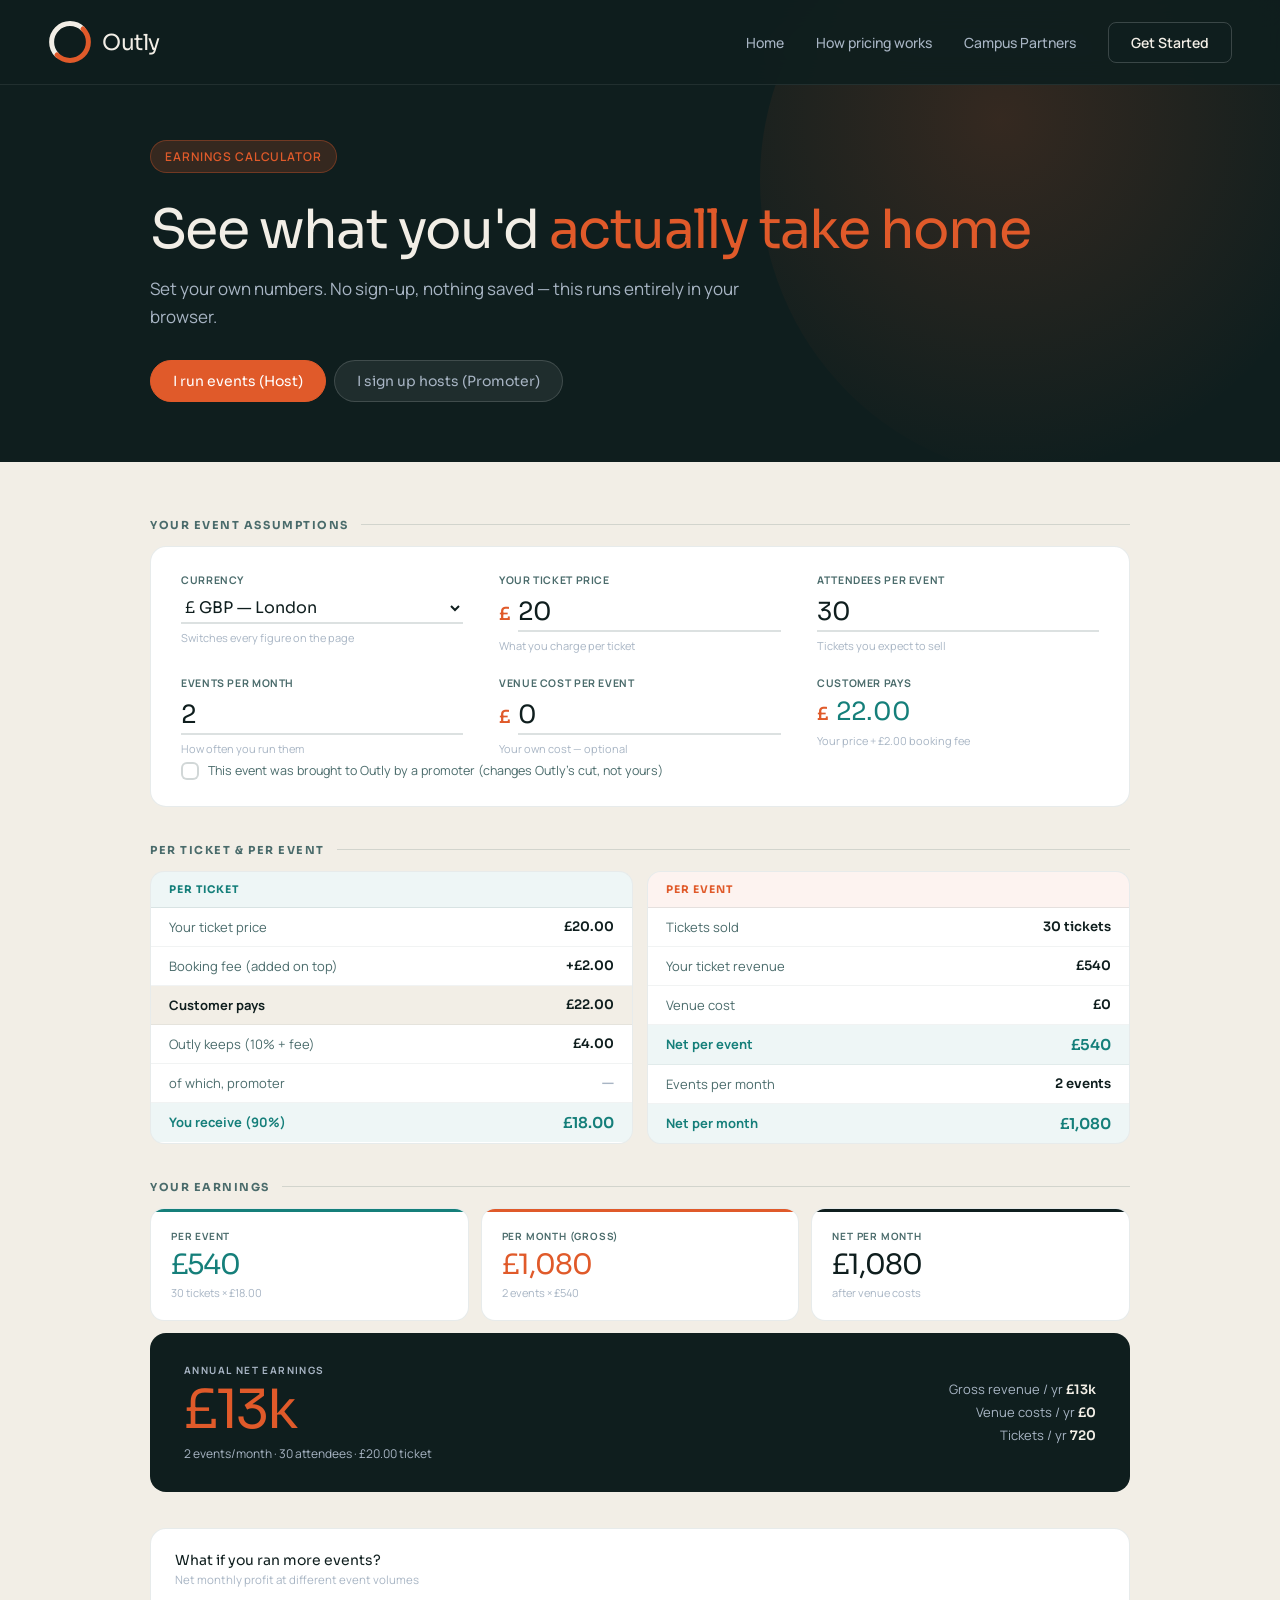
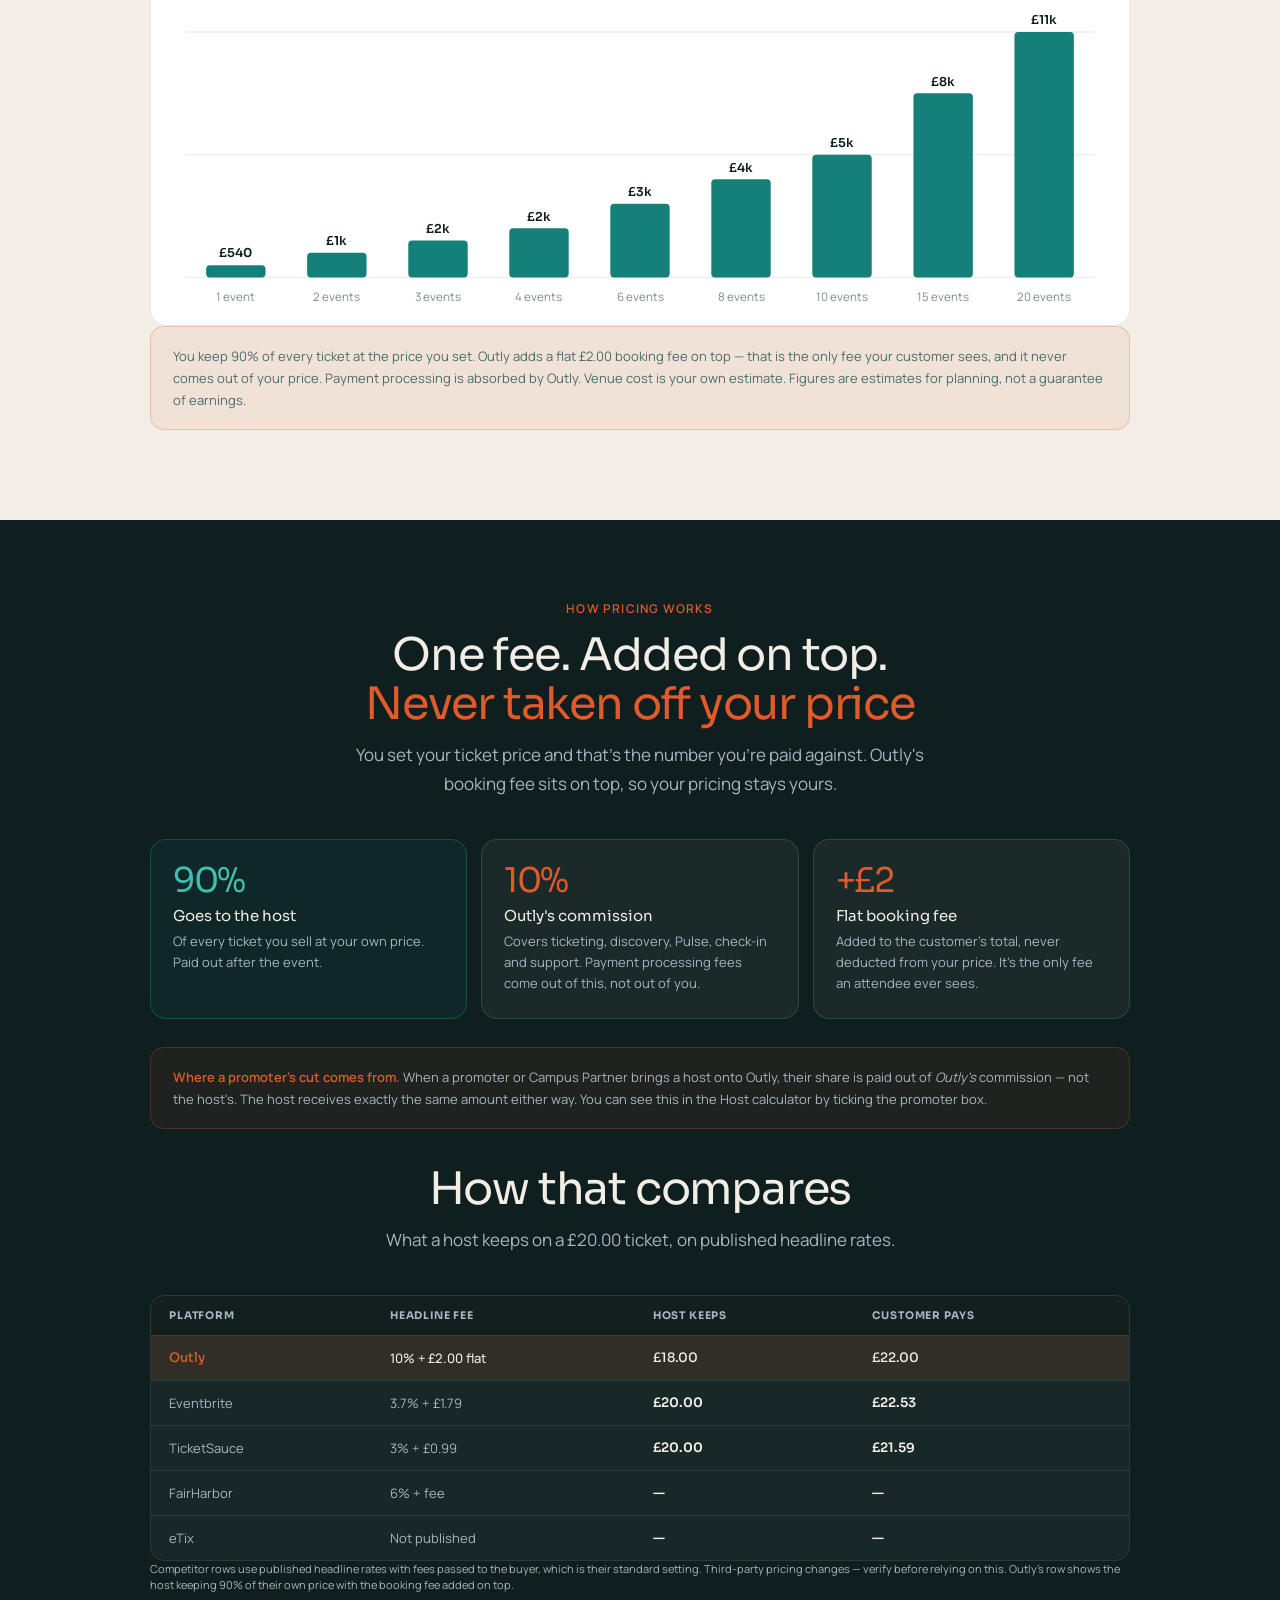
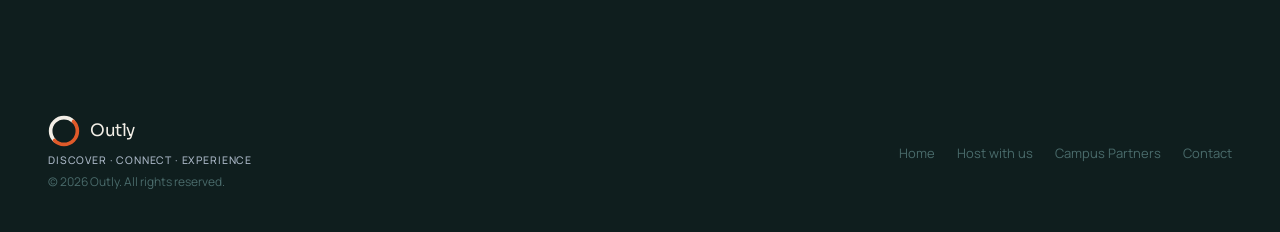
==== calculator.html @ ae2272b7 "Add calculator page: host + promoter earnings, pricing strategy - calculator.html: tabbed Host / Pro" ====
<!DOCTYPE html>
<html lang="en">
<head>
  <meta charset="UTF-8">
  <meta name="viewport" content="width=device-width, initial-scale=1.0">
  <meta name="referrer" content="strict-origin-when-cross-origin">
  <title>Earnings Calculator — Outly</title>
  <meta name="description" content="Work out what you'd take home hosting events on Outly, or what you'd earn as a promoter signing hosts up. Plus a plain breakdown of how Outly's pricing works.">
  <link rel="preconnect" href="https://fonts.googleapis.com">
  <link rel="preconnect" href="https://fonts.gstatic.com" crossorigin>
  <link href="https://fonts.googleapis.com/css2?family=Sora:wght@300;400;500;600;700;800&family=Manrope:wght@300;400;500;600;700&display=swap" rel="stylesheet">
  <link rel="stylesheet" href="/css/main.css">
</head>
<body>

<!-- NAV -->
<nav>
  <!-- ====== DEV: LOGO ======================================================
       Swap the logo by replacing ONE file:  assets/logos/logo-dark-bg.svg
       (keep the filename). Size is set in css/main.css via --logo-size.
       ================================================================== -->
  <a href="/index.html" class="logo">
    <img class="logo-mark" src="/assets/logos/logo-dark-bg.svg" alt="Outly logo">
    <div class="logo-wordmark">
      <span class="logo-text">Outly</span>
    </div>
  </a>
  <ul class="nav-links">
    <li><a href="/index.html">Home</a></li>
    <li><a href="#pricing">How pricing works</a></li>
    <li><a href="/campus-partners.html">Campus Partners</a></li>
    <li><a href="/signup.html" class="nav-cta">Get Started</a></li>
  </ul>
</nav>

<!-- ============================================================
     HERO + TABS
     ============================================================ -->
<header class="calc-hero">
  <div class="hero-bg1" aria-hidden="true"></div>
  <div class="calc-hero-in">
    <div class="hero-pill">Earnings calculator</div>
    <h1>See what you'd <em>actually take home</em></h1>
    <p class="calc-hero-sub">Set your own numbers. No sign-up, nothing saved — this runs entirely in your browser.</p>

    <div class="calc-tabs" role="tablist" aria-label="Calculator type">
      <button class="calc-tab" id="tab-host" role="tab" aria-selected="true" aria-controls="panel-host" type="button">I run events (Host)</button>
      <button class="calc-tab" id="tab-promoter" role="tab" aria-selected="false" aria-controls="panel-promoter" type="button">I sign up hosts (Promoter)</button>
    </div>
  </div>
</header>

<div class="calc-body">
  <div class="calc-in">

    <!-- ========================================================
         HOST PANEL
         ======================================================== -->
    <div class="calc-panel active" id="panel-host" role="tabpanel" aria-labelledby="tab-host">

      <div class="calc-sec">
        <div class="calc-sec-title">Your event assumptions</div>
        <div class="calc-inputs">
          <div class="calc-input-grid">
            <div class="calc-ig">
              <label for="h-currency">Currency</label>
              <select id="h-currency">
                <option value="GBP">£ GBP — London</option>
                <option value="USD">$ USD — Los Angeles</option>
              </select>
              <span class="calc-hint">Switches every figure on the page</span>
            </div>
            <div class="calc-ig">
              <label for="h-price">Your ticket price</label>
              <div class="calc-ig-row">
                <span class="calc-prefix" id="h-sym1">£</span>
                <input type="number" id="h-price" value="20" min="0" max="1000" step="1">
              </div>
              <span class="calc-hint">What you charge per ticket</span>
            </div>
            <div class="calc-ig">
              <label for="h-attendees">Attendees per event</label>
              <input type="number" id="h-attendees" value="30" min="1" max="5000" step="1">
              <span class="calc-hint">Tickets you expect to sell</span>
            </div>
            <div class="calc-ig">
              <label for="h-epm">Events per month</label>
              <input type="number" id="h-epm" value="2" min="1" max="60" step="1">
              <span class="calc-hint">How often you run them</span>
            </div>
            <div class="calc-ig">
              <label for="h-venue">Venue cost per event</label>
              <div class="calc-ig-row">
                <span class="calc-prefix" id="h-sym2">£</span>
                <input type="number" id="h-venue" value="0" min="0" max="100000" step="10">
              </div>
              <span class="calc-hint">Your own cost — optional</span>
            </div>
            <div class="calc-ig">
              <label>Customer pays</label>
              <div class="calc-ig-row">
                <span class="calc-prefix" id="h-sym3">£</span>
                <span class="calc-derived" id="h-custpays">22.00</span>
              </div>
              <span class="calc-hint" id="h-feehint">Your price + booking fee</span>
            </div>
          </div>

          <label class="calc-check" for="h-promoter">
            <input type="checkbox" id="h-promoter">
            <span class="check-box" aria-hidden="true"></span>
            <span>This event was brought to Outly by a promoter (changes Outly's cut, not yours)</span>
          </label>
        </div>
      </div>

      <div class="calc-sec">
        <div class="calc-sec-title">Per ticket &amp; per event</div>
        <div class="calc-flow-grid">
          <div class="calc-flow">
            <div class="calc-flow-head calc-flow-head--teal">Per ticket</div>
            <div class="calc-row"><span class="rl">Your ticket price</span><span class="rv" id="hA1">—</span></div>
            <div class="calc-row"><span class="rl">Booking fee (added on top)</span><span class="rv" id="hA2">—</span></div>
            <div class="calc-row calc-row--cust"><span class="rl">Customer pays</span><span class="rv" id="hA3">—</span></div>
            <div class="calc-row"><span class="rl" id="hA4l">Outly keeps</span><span class="rv" id="hA4">—</span></div>
            <div class="calc-row calc-row--muted" id="hA5row"><span class="rl">of which, promoter</span><span class="rv" id="hA5">—</span></div>
            <div class="calc-row calc-row--host"><span class="rl" id="hA6l">You receive</span><span class="rv" id="hA6">—</span></div>
          </div>
          <div class="calc-flow">
            <div class="calc-flow-head">Per event</div>
            <div class="calc-row"><span class="rl">Tickets sold</span><span class="rv" id="hB1">—</span></div>
            <div class="calc-row"><span class="rl">Your ticket revenue</span><span class="rv" id="hB2">—</span></div>
            <div class="calc-row"><span class="rl">Venue cost</span><span class="rv" id="hB3">—</span></div>
            <div class="calc-row calc-row--host"><span class="rl">Net per event</span><span class="rv" id="hB4">—</span></div>
            <div class="calc-row"><span class="rl">Events per month</span><span class="rv" id="hB5">—</span></div>
            <div class="calc-row calc-row--host"><span class="rl">Net per month</span><span class="rv" id="hB6">—</span></div>
          </div>
        </div>
      </div>

      <div class="calc-sec">
        <div class="calc-sec-title">Your earnings</div>
        <div class="calc-sum-grid">
          <div class="calc-card calc-card--teal">
            <div class="cl">Per event</div><div class="cv" id="hSEvent">—</div><div class="cs" id="hSEventSub">—</div>
          </div>
          <div class="calc-card calc-card--orange">
            <div class="cl">Per month (gross)</div><div class="cv" id="hSMonth">—</div><div class="cs" id="hSMonthSub">—</div>
          </div>
          <div class="calc-card calc-card--dark">
            <div class="cl">Net per month</div><div class="cv" id="hSNet">—</div><div class="cs">after venue costs</div>
          </div>
        </div>
        <div class="calc-banner">
          <div>
            <div class="calc-banner-tag">Annual net earnings</div>
            <div class="calc-banner-amt" id="hAnnual">—</div>
            <div class="calc-banner-note" id="hAnnualNote">—</div>
          </div>
          <div class="calc-banner-stats">
            <span class="calc-stat">Gross revenue / yr <strong id="hGross">—</strong></span>
            <span class="calc-stat">Venue costs / yr <strong id="hVenue">—</strong></span>
            <span class="calc-stat">Tickets / yr <strong id="hTickets">—</strong></span>
          </div>
        </div>
      </div>

      <div class="calc-sec">
        <div class="calc-chart">
          <h4>What if you ran more events?</h4>
          <p class="calc-chart-sub">Net monthly profit at different event volumes</p>
          <svg id="hChart" viewBox="0 0 720 240" role="img" aria-label="Net monthly profit by number of events"></svg>
        </div>
      </div>

      <p class="notice" id="hNote"></p>
    </div>

    <!-- ========================================================
         PROMOTER PANEL
         ======================================================== -->
    <div class="calc-panel" id="panel-promoter" role="tabpanel" aria-labelledby="tab-promoter">

      <div class="calc-sec">
        <div class="calc-sec-title">Your assumptions</div>
        <div class="calc-inputs">
          <div class="calc-input-grid">
            <div class="calc-ig">
              <label for="p-currency">Currency</label>
              <select id="p-currency">
                <option value="GBP">£ GBP — London</option>
                <option value="USD">$ USD — Los Angeles</option>
              </select>
              <span class="calc-hint">Switches every figure on the page</span>
            </div>
            <div class="calc-ig">
              <label for="p-hosts">Hosts you sign up</label>
              <input type="number" id="p-hosts" value="10" min="1" max="10000" step="1">
              <span class="calc-hint">Each runs events you earn from</span>
            </div>
            <div class="calc-ig">
              <label for="p-price">Avg ticket price</label>
              <div class="calc-ig-row">
                <span class="calc-prefix" id="p-sym1">£</span>
                <input type="number" id="p-price" value="20" min="0" max="1000" step="1">
              </div>
              <span class="calc-hint">Averaged across your hosts</span>
            </div>
            <div class="calc-ig">
              <label for="p-attendees">Avg attendees per event</label>
              <input type="number" id="p-attendees" value="30" min="1" max="5000" step="1">
              <span class="calc-hint">Tickets each event sells</span>
            </div>
            <div class="calc-ig">
              <label for="p-epm">Events per host / month</label>
              <input type="number" id="p-epm" value="1" min="1" max="60" step="1">
              <span class="calc-hint">Average across your hosts</span>
            </div>
            <div class="calc-ig">
              <label>Your cut per ticket</label>
              <div class="calc-ig-row">
                <span class="calc-prefix" id="p-sym2">£</span>
                <span class="calc-derived" id="p-comm">1.00</span>
              </div>
              <span class="calc-hint" id="p-commhint">Auto-calculated</span>
            </div>
          </div>
        </div>
      </div>

      <div class="calc-sec">
        <div class="calc-sec-title">Per ticket &amp; per host</div>
        <div class="calc-flow-grid">
          <div class="calc-flow">
            <div class="calc-flow-head">Per ticket sold</div>
            <div class="calc-row"><span class="rl">Host ticket price</span><span class="rv" id="pA1">—</span></div>
            <div class="calc-row calc-row--cust"><span class="rl">Customer pays</span><span class="rv" id="pA2">—</span></div>
            <div class="calc-row"><span class="rl" id="pA3l">Host receives</span><span class="rv" id="pA3">—</span></div>
            <div class="calc-row"><span class="rl">Outly keeps</span><span class="rv" id="pA4">—</span></div>
            <div class="calc-row calc-row--you"><span class="rl" id="pA5l">You earn</span><span class="rv" id="pA5">—</span></div>
          </div>
          <div class="calc-flow">
            <div class="calc-flow-head calc-flow-head--teal">Per host, per month</div>
            <div class="calc-row"><span class="rl">Tickets they sell</span><span class="rv" id="pB1">—</span></div>
            <div class="calc-row"><span class="rl">Your cut per ticket</span><span class="rv" id="pB2">—</span></div>
            <div class="calc-row calc-row--you"><span class="rl">Monthly, from one host</span><span class="rv" id="pB3">—</span></div>
            <div class="calc-row"><span class="rl">Trail length</span><span class="rv" id="pB4">—</span></div>
            <div class="calc-row calc-row--host"><span class="rl">Lifetime value per host</span><span class="rv" id="pB5">—</span></div>
          </div>
        </div>
      </div>

      <div class="calc-sec">
        <div class="calc-sec-title">Your earnings</div>
        <div class="calc-sum-grid">
          <div class="calc-card calc-card--orange">
            <div class="cl">Per month, all hosts</div><div class="cv" id="pSMonth">—</div><div class="cs" id="pSMonthSub">—</div>
          </div>
          <div class="calc-card calc-card--dark">
            <div class="cl">Year 1</div><div class="cv" id="pSY1">—</div><div class="cs">months 1–12</div>
          </div>
          <div class="calc-card calc-card--teal">
            <div class="cl">Year 2</div><div class="cv" id="pSY2">—</div><div class="cs">months 13–24</div>
          </div>
        </div>
        <div class="calc-banner">
          <div>
            <div class="calc-banner-tag" id="pBannerTag">Full trail earnings</div>
            <div class="calc-banner-amt" id="pTotal">—</div>
            <div class="calc-banner-note" id="pTotalNote">—</div>
          </div>
          <div class="calc-banner-stats">
            <span class="calc-stat">Value per host <strong id="pPerHost">—</strong></span>
            <span class="calc-stat">Tickets earned from <strong id="pTickets">—</strong></span>
            <span class="calc-stat">Earn per ticket <strong id="pPerTicket">—</strong></span>
          </div>
        </div>
      </div>

      <div class="calc-sec">
        <div class="calc-chart">
          <h4>What if you signed up more hosts?</h4>
          <p class="calc-chart-sub">Full trail earnings at different host counts</p>
          <svg id="pChart" viewBox="0 0 720 240" role="img" aria-label="Trail earnings by number of hosts"></svg>
        </div>
      </div>

      <p class="notice" id="pNote"></p>
    </div>

  </div>
</div>

<!-- ============================================================
     PRICING STRATEGY
     ============================================================ -->
<section class="pricing-sec" id="pricing">
  <div class="pricing-in">
    <div class="pricing-head">
      <span class="eyebrow reveal">How pricing works</span>
      <h2 class="title reveal">One fee. Added on top.<br><em>Never taken off your price</em></h2>
      <p class="sub reveal d1">You set your ticket price and that's the number you're paid against. Outly's booking fee sits on top, so your pricing stays yours.</p>
    </div>

    <div class="split-grid">
      <div class="split-card split-card--host reveal d1">
        <div class="split-pct" id="pxHost">90%</div>
        <h3>Goes to the host</h3>
        <p>Of every ticket you sell at your own price. Paid out after the event.</p>
      </div>
      <div class="split-card reveal d2">
        <div class="split-pct" id="pxOutly">10%</div>
        <h3>Outly's commission</h3>
        <p>Covers ticketing, discovery, Pulse, check-in and support. Payment processing fees come out of this, not out of you.</p>
      </div>
      <div class="split-card reveal d3">
        <div class="split-pct" id="pxFee">+£2</div>
        <h3>Flat booking fee</h3>
        <p>Added to the customer's total, never deducted from your price. It's the only fee an attendee ever sees.</p>
      </div>
    </div>

    <div class="notice notice--dark reveal">
      <strong>Where a promoter's cut comes from.</strong> When a promoter or
      Campus Partner brings a host onto Outly, their share is paid out of
      <em>Outly's</em> commission — not the host's. The host receives exactly
      the same amount either way. You can see this in the Host calculator by
      ticking the promoter box.
    </div>

    <!-- ====== DEV: COMPETITOR COMPARISON ==================================
         Figures below are the published headline rates recorded in
         Outly_Pricing.xlsx (Competitors sheet). Third-party pricing changes
         often, and this is a public claim about named companies:
         RE-VERIFY EVERY ROW against each provider's live pricing page
         before this goes live, and re-check periodically after.
         =================================================================== -->
    <div class="calc-sec">
      <div class="pricing-head">
        <h2 class="title reveal">How that compares</h2>
        <p class="sub reveal d1">What a host keeps on a <span id="cmpPriceLabel">£20</span> ticket, on published headline rates.</p>
      </div>
      <div class="cmp-wrap reveal d1">
        <table class="cmp">
          <thead>
            <tr>
              <th scope="col">Platform</th>
              <th scope="col">Headline fee</th>
              <th scope="col">Host keeps</th>
              <th scope="col">Customer pays</th>
            </tr>
          </thead>
          <tbody id="cmpBody"></tbody>
        </table>
      </div>
      <p class="calc-hint reveal" id="cmpNote"></p>
    </div>
  </div>
</section>

<!-- FOOTER -->
<footer>
  <div class="ft-left">
    <!-- ====== DEV: LOGO (footer) — same file as the nav ================= -->
    <a href="/index.html" class="ft-logo">
      <img class="ft-logo-mark" src="/assets/logos/logo-dark-bg.svg" alt="Outly logo">
      <span class="ft-logo-text">Outly</span>
    </a>
    <span class="ft-tag">Discover · Connect · Experience</span>
    <span class="ft-copy">© 2026 Outly. All rights reserved.</span>
  </div>
  <ul class="ft-links">
    <li><a href="/index.html">Home</a></li>
    <li><a href="/signup.html">Host with us</a></li>
    <li><a href="/campus-partners.html">Campus Partners</a></li>
    <li><a href="mailto:hello@outly.co">Contact</a></li>
  </ul>
</footer>

<script src="/js/calculator.js"></script>
</body>
</html>
---- css/main.css ----
/* ============================================================
   Outly — main.css
   Extracted from the approved landing design. No inline styles
   in markup; every rule below is a named class.

   ── CHANGING THE LOGO ──────────────────────────────────────
   The logo appears in the nav and the footer of both pages and
   is ONE file: assets/logos/logo-dark-bg.svg
   To swap it: replace that file, keep the filename. Nothing else.
   To resize it: edit --logo-size / --logo-size-footer below.
   Full notes: assets/logos/README.md
   ─────────────────────────────────────────────────────────── */

/* === TOKENS === */
:root {
  --frost:      #F2EEE6;
  --graphite:   #0F1E1E;
  --orange:     #E05A2A;
  --bone:       #BFE5E1;
  --cool-grey:  #A8B5C4;
  --slate:      #4A6B6B;
  --success:    #157F7A;
  --white:      #FFFFFF;
  /* Retired from the palette when the Pulse step tags were unified to
     orange. Kept here only as a record of the brand secondaries:
     gold #D4AF37, purple #7A68FF. Nothing references them. */

  /* Logo sizing — change here, applies to both pages */
  --logo-size:        44px;  /* nav */
  --logo-size-footer: 32px;  /* footer */
}

/* === RESET === */
*, *::before, *::after { box-sizing: border-box; margin: 0; padding: 0; }
html { scroll-behavior: smooth; scroll-padding-top: 72px; }
body {
  font-family: 'Manrope', sans-serif;
  background: var(--frost);
  color: var(--graphite);
  overflow-x: hidden;
}
h1, h2, h3, h4, h5 { font-family: 'Sora', sans-serif; }

/* === NAV (dark) === */
nav {
  position: fixed; top: 0; left: 0; right: 0; z-index: 100;
  display: flex; align-items: center; justify-content: space-between;
  padding: 20px 48px;
  background: rgba(15,30,30,0.94);
  backdrop-filter: blur(14px);
  border-bottom: 1px solid rgba(255,255,255,0.08);
}
.logo { display: flex; align-items: center; gap: 10px; text-decoration: none; }
/* Sized in CSS so swapping the logo file never needs an HTML edit.
   width:auto keeps a non-square wordmark lockup from being squashed. */
.logo-mark { height: var(--logo-size); width: auto; display: block; }
.logo-wordmark { display: flex; flex-direction: column; gap: 1px; }
.logo-text {
  font-family: 'Sora', sans-serif; font-size: 22px; font-weight: 400;
  color: var(--frost); letter-spacing: -0.5px;
}
.nav-links { display: flex; align-items: center; gap: 32px; list-style: none; }
.nav-links a {
  font-size: 14px; font-weight: 500; color: var(--cool-grey);
  text-decoration: none; transition: color 0.2s;
}
.nav-links a:hover { color: var(--frost); }
.nav-cta {
  background: var(--graphite) !important; color: var(--frost) !important;
  padding: 10px 22px; border-radius: 8px; font-weight: 600 !important;
  border: 1px solid rgba(255,255,255,0.18);
  transition: background 0.2s !important;
}
.nav-cta:hover { background: var(--orange) !important; border-color: var(--orange); }

/* === BUTTONS === */
.btn-primary {
  display: inline-flex; align-items: center; gap: 8px;
  background: var(--graphite); color: var(--frost);
  font-family: 'Manrope', sans-serif; font-size: 15px; font-weight: 600;
  padding: 14px 28px; border-radius: 10px; text-decoration: none;
  border: none; cursor: pointer; white-space: nowrap;
  transition: background 0.2s, transform 0.15s, box-shadow 0.2s;
  box-shadow: 0 4px 20px rgba(0,0,0,0.15);
}
.btn-primary:hover { background: var(--orange); transform: translateY(-2px); box-shadow: 0 8px 28px rgba(224,90,42,0.3); }
/* Orange-by-default variant used for the main CTAs */
.btn-primary--orange { background: var(--orange); }
.btn-primary--orange:hover { background: #c94e22; }

.btn-secondary {
  display: inline-flex; align-items: center; gap: 8px;
  background: transparent; color: var(--frost);
  font-family: 'Manrope', sans-serif; font-size: 15px; font-weight: 600;
  padding: 14px 24px; border-radius: 10px; text-decoration: none;
  border: 1.5px solid rgba(242,238,230,0.3); cursor: pointer;
  transition: border-color 0.2s, background 0.2s;
}
.btn-secondary:hover { border-color: var(--frost); background: rgba(242,238,230,0.08); }

/* === TYPOGRAPHY HELPERS === */
.eyebrow {
  font-size: 12px; font-weight: 600; letter-spacing: 0.1em;
  text-transform: uppercase; color: var(--orange);
  margin-bottom: 14px; display: block;
}
.title {
  font-size: clamp(28px, 3.5vw, 46px); font-weight: 400;
  line-height: 1.1; letter-spacing: -1.2px;
  color: var(--graphite); margin-bottom: 18px;
}
.title em { font-style: normal; color: var(--orange); }
.sub { font-size: 17px; line-height: 1.7; color: var(--slate); }

/* === SCROLL REVEAL === */
.reveal {
  opacity: 0; transform: translateY(28px);
  transition: opacity 0.55s cubic-bezier(0.22,1,0.36,1),
              transform 0.55s cubic-bezier(0.22,1,0.36,1);
}
.reveal.visible { opacity: 1; transform: none; }
.d1 { transition-delay: 0.1s; }
.d2 { transition-delay: 0.2s; }
.d3 { transition-delay: 0.3s; }

/* === KEYFRAMES === */
@keyframes fadeUp { from { opacity: 0; transform: translateY(24px); } to { opacity: 1; transform: translateY(0); } }
@keyframes ticker { from { transform: translateX(0); } to { transform: translateX(-50%); } }
@keyframes floatNode { 0%,100% { transform: translateY(0); } 50% { transform: translateY(-5px); } }
@keyframes spinWeb { from { transform: rotate(0deg); } to { transform: rotate(360deg); } }
@keyframes spinGlobe { from { transform: rotate(0deg); } to { transform: rotate(360deg); } }

/* ============================================================
   HERO (dark)
   ============================================================ */
.hero {
  height: calc(100vh - 30px);
  display: flex; align-items: center;
  padding: 40px 48px 32px;
  position: relative; overflow: hidden;
  background: var(--graphite);
}
.hero-bg1 {
  position: absolute; top: -120px; right: -80px; width: 600px; height: 600px;
  border-radius: 50%;
  background: radial-gradient(circle at 40% 40%, rgba(224,90,42,0.18) 0%, transparent 70%);
  z-index: 0;
}
.hero-bg2 {
  position: absolute; bottom: -200px; left: -100px; width: 500px; height: 500px;
  border-radius: 50%;
  background: radial-gradient(circle at 60% 60%, rgba(26,58,58,0.05) 0%, transparent 70%);
  z-index: 0;
}
.hero-ring {
  position: absolute; right: 6%; top: 50%; transform: translateY(-50%);
  width: 700px; height: 700px; z-index: 1;
}
.hero-content { position: relative; z-index: 2; max-width: 640px; }
.hero-pill {
  display: inline-flex; align-items: center; gap: 8px;
  background: rgba(224,90,42,0.18); border: 1px solid rgba(224,90,42,0.35);
  color: var(--orange); font-size: 12px; font-weight: 600;
  letter-spacing: 0.08em; text-transform: uppercase;
  padding: 7px 14px; border-radius: 100px; margin-bottom: 28px;
  animation: fadeUp 0.6s ease both;
}
.hero-h1 {
  font-size: clamp(40px, 5.5vw, 70px); font-weight: 400; line-height: 1.05;
  letter-spacing: -2px; color: var(--frost); margin-bottom: 24px;
  animation: fadeUp 0.6s 0.1s ease both;
}
.hero-h1 em { font-style: normal; color: var(--orange); }
.hero-sub {
  font-size: 18px; line-height: 1.65; color: var(--cool-grey);
  max-width: 520px; margin-bottom: 14px;
  animation: fadeUp 0.6s 0.2s ease both;
}
.hero-actions {
  display: flex; align-items: center; gap: 14px; flex-wrap: wrap;
  margin-top: 36px; animation: fadeUp 0.6s 0.3s ease both;
}

/* --- Hero network web (SVG) --- */
.web-line   { stroke: rgba(224,90,42,0.18); stroke-width: 0.8; }
.web-line-2 { stroke: rgba(242,238,230,0.1); stroke-width: 0.6; }
.web-spin-slow { transform-origin: 210px 210px; animation: spinWeb 40s linear infinite; }
.web-spin-rev  { transform-origin: 210px 210px; animation: spinWeb 28s linear infinite reverse; }
.node-big { animation: floatNode 4s ease-in-out infinite; }
.node-med { animation: floatNode 5s ease-in-out infinite; }
.node-sml { animation: floatNode 6s ease-in-out infinite; }
/* Per-node float origin + stagger */
.wn1  { transform-origin: 210px  80px; animation-delay: 0s;   }
.wn2  { transform-origin:  85px 165px; animation-delay: 0.4s; }
.wn3  { transform-origin: 198px 342px; animation-delay: 0.8s; }
.wn4  { transform-origin: 342px 222px; animation-delay: 1.2s; }
.wn5  { transform-origin: 334px  90px; animation-delay: 0.2s; }
.wn6  { transform-origin: 321px 343px; animation-delay: 0.6s; }
.wn7  { transform-origin: 145px  50px; animation-delay: 1.0s; }
.wn8  { transform-origin:  62px 280px; animation-delay: 1.4s; }
.wn9  { transform-origin: 291px  19px; animation-delay: 0.1s; }
.wn10 { transform-origin: 395px 304px; animation-delay: 0.5s; }
.wn11 { transform-origin: 100px 386px; animation-delay: 0.9s; }
.wn12 { transform-origin:  60px  66px; animation-delay: 1.3s; }

/* === TICKER === */
.ticker-bar { background: var(--graphite); padding: 13px 0; overflow: hidden; }
.ticker-track { display: flex; gap: 48px; white-space: nowrap; animation: ticker 28s linear infinite; }
.ticker-item {
  display: flex; align-items: center; gap: 10px;
  font-size: 13px; font-weight: 600;
  color: rgba(242,238,230,0.65); flex-shrink: 0;
}
.tdot { width: 5px; height: 5px; border-radius: 50%; background: var(--orange); flex-shrink: 0; }

/* ============================================================
   SOLUTION — What is Outly? (bone)
   ============================================================ */
.solution {
  background: var(--bone);
  height: calc(100vh - 60px);
  display: flex; flex-direction: column; justify-content: flex-start;
  padding: 40px 48px; overflow: hidden;
}
.sol-inner { display: grid; grid-template-columns: 1fr 1fr; gap: 52px; align-items: center; }
.solution .title { color: var(--graphite); margin-bottom: 22px; }
.solution .sub   { color: var(--slate); font-size: 15px; margin-bottom: 0; }

/* SoSyncd partnership callout */
.partner-box {
  margin-top: 64px; padding: 20px 24px;
  background: rgba(224,90,42,0.08);
  border: 1px solid rgba(224,90,42,0.2);
  border-radius: 14px; max-width: 460px;
}
.partner-box p { font-size: 13.5px; color: var(--slate); line-height: 1.7; margin-bottom: 14px; }
.partner-brand { color: var(--orange); }
.partner-stat { display: flex; align-items: baseline; gap: 8px; }
.partner-stat-n { font-family: 'Sora', sans-serif; font-size: 20px; font-weight: 400; color: var(--orange); }
.partner-stat-l { font-size: 13px; color: var(--orange); font-weight: 500; }

/* Dashboard mock */
.dash-col { align-self: center; margin-top: 72px; }
.dash-card {
  background: var(--white); border-radius: 16px; padding: 18px;
  box-shadow: 0 8px 32px rgba(26,58,58,0.08);
  border: 1px solid rgba(26,58,58,0.06);
}
.dash-hd { display: flex; align-items: center; justify-content: space-between; margin-bottom: 12px; }
.dash-title { font-family: 'Sora', sans-serif; font-size: 13px; font-weight: 600; color: var(--graphite); }
.dash-badge { background: rgba(21,127,122,0.1); color: var(--success); font-size: 10px; font-weight: 600; padding: 3px 8px; border-radius: 100px; }
.ev-row {
  background: var(--frost); border-radius: 9px; padding: 9px 11px;
  margin-bottom: 7px; display: flex; gap: 9px; align-items: center;
}
.ev-row--draft { opacity: 0.5; }
.ev-thumb {
  width: 36px; height: 36px; border-radius: 7px;
  background: linear-gradient(135deg, var(--orange) 0%, var(--graphite) 100%);
  flex-shrink: 0; display: flex; align-items: center; justify-content: center; font-size: 15px;
}
.ev-name { font-family: 'Sora', sans-serif; font-size: 12px; font-weight: 400; color: var(--graphite); margin-bottom: 1px; }
.ev-meta { font-size: 10.5px; color: var(--cool-grey); }
.ev-sold { margin-left: auto; font-family: 'Sora', sans-serif; font-size: 11px; font-weight: 700; color: var(--success); }
.ev-sold--draft { color: var(--cool-grey); }
.dash-metrics { display: grid; grid-template-columns: 1fr 1fr 1fr; gap: 6px; margin-top: 9px; }
.met-box { background: var(--frost); border-radius: 8px; padding: 9px; text-align: center; }
.met-n { font-family: 'Sora', sans-serif; font-size: 15px; font-weight: 700; color: var(--orange); display: block; }
.met-l { font-size: 10px; color: var(--cool-grey); font-weight: 500; display: block; margin-top: 1px; }

/* ============================================================
   VALUE — What makes it unique (frost)
   ============================================================ */
.value {
  background: var(--frost);
  height: calc(100vh - 60px);
  display: flex; flex-direction: column; justify-content: flex-start;
  padding: 56px 48px 40px; overflow: hidden;
}
.val-in { max-width: 1100px; margin: 0 auto; }
.val-header { text-align: center; }
.val-header .title { margin: 0 auto 14px; max-width: 620px; color: var(--graphite); }
.val-header .sub   { margin: 0 auto; text-align: center; max-width: 560px; color: var(--slate); }
.val-grid { display: grid; grid-template-columns: repeat(3,1fr); gap: 16px; margin-top: 36px; }
.val-card {
  background: var(--white); border-radius: 16px; padding: 22px;
  border: 1px solid rgba(26,58,58,0.15);
  transition: transform 0.2s, box-shadow 0.2s;
}
.val-card:hover { transform: translateY(-4px); box-shadow: 0 16px 48px rgba(26,58,58,0.1); }
.val-card-hd { margin-bottom: 8px; text-align: center; }
.val-card h4 { font-family: 'Sora', sans-serif; font-size: 15px; font-weight: 400; color: var(--graphite); margin: 0; }
.val-card p  { font-size: 13px; color: var(--slate); line-height: 1.6; text-align: center; }

/* ============================================================
   PULSE — How it works (dark)
   ============================================================ */
.pulse {
  background: var(--graphite);
  height: calc(100vh - 60px);
  display: flex; flex-direction: column; justify-content: flex-start;
  padding: 56px 48px 40px; position: relative; overflow: hidden;
}
.pulse::before {
  content: ''; position: absolute; top: -150px; right: -150px;
  width: 500px; height: 500px; border-radius: 50%;
  background: radial-gradient(circle, rgba(224,90,42,0.1) 0%, transparent 70%);
}
.pulse::after {
  content: ''; position: absolute; bottom: -150px; left: -100px;
  width: 400px; height: 400px; border-radius: 50%;
  background: radial-gradient(circle, rgba(26,58,58,0.3) 0%, transparent 70%);
}
.pulse-in { position: relative; z-index: 1; max-width: 1060px; margin: 0 auto; }
.pulse-header { text-align: center; margin-bottom: 36px; }
.pulse-header .title { color: var(--frost); max-width: 800px; margin: 0 auto 14px; white-space: nowrap; }
.pulse-header .sub { font-size: 16px; color: var(--cool-grey); max-width: 500px; margin: 0 auto; line-height: 1.7; }
.pulse-grid { display: grid; grid-template-columns: repeat(4,1fr); gap: 10px; margin-top: 20px; }
.pstep {
  background: var(--white); border: 1px solid rgba(26,58,58,0.08);
  border-radius: 16px; padding: 22px 20px;
  display: flex; flex-direction: column; gap: 9px;
  transition: background 0.2s, border-color 0.2s, transform 0.2s;
}
.pstep:hover { border-color: rgba(224,90,42,0.35); transform: translateY(-4px); }
.pstep-hd { display: flex; align-items: center; gap: 10px; margin-bottom: 10px; }
.pnum { font-family: 'Sora', sans-serif; font-size: 11px; font-weight: 700; color: var(--orange); letter-spacing: 0.1em; }
.pstep h4 { font-family: 'Sora', sans-serif; font-size: 15.5px; font-weight: 400; color: var(--graphite); line-height: 1.3; margin: 0; }
.pstep p  { font-size: 13px; line-height: 1.65; color: var(--slate); flex: 1; }
/* All four step tags share one orange treatment. */
.ptag {
  display: inline-flex; align-items: center;
  background: rgba(224,90,42,0.15); color: var(--orange);
  border: 1px solid rgba(224,90,42,0.35);
  border-radius: 100px; padding: 5px 11px;
  font-size: 11px; font-weight: 600; width: fit-content;
}
.pulse-cta {
  margin-top: 40px;
  background: rgba(255,255,255,0.08); border: 1px solid var(--orange);
  border-radius: 18px; padding: 26px 34px;
  display: flex; align-items: center; justify-content: space-between;
  flex-wrap: wrap; gap: 18px;
}
.pulse-cta h4 { font-family: 'Sora', sans-serif; font-size: 17px; font-weight: 400; color: var(--frost); }

/* ============================================================
   MATCHING — Who it's for (bone)
   ============================================================ */
.matching {
  background: var(--bone);
  height: calc(100vh - 60px);
  display: flex; flex-direction: column; justify-content: flex-start;
  padding: 56px 48px 40px; overflow: hidden;
}
.matching-in { width: 100%; max-width: 900px; margin: 0 auto; }
.matching .eyebrow { text-align: center; display: block; }
.matching .title { text-align: center; margin: 0 auto 10px; color: var(--graphite); }
.matching .sub   { text-align: center; margin: 0 auto 4px; max-width: 580px; color: var(--slate); font-size: 15px; }
.for-grid { display: grid; grid-template-columns: repeat(2,1fr); gap: 18px; margin-top: 32px; }
.for-card {
  background: var(--white); border-radius: 16px; padding: 26px 20px;
  border: 1px solid rgba(26,58,58,0.08);
  position: relative; overflow: hidden;
  transition: transform 0.25s, box-shadow 0.25s;
}
.for-card::after {
  content: ''; position: absolute; top: 0; left: 0; right: 0; height: 3px;
  background: var(--orange); opacity: 0; transition: opacity 0.25s;
}
.for-card:hover { transform: translateY(-5px); box-shadow: 0 18px 56px rgba(26,58,58,0.1); }
.for-card:hover::after { opacity: 1; }
.for-card-hd { margin-bottom: 10px; }
.for-card h3 { font-family: 'Sora', sans-serif; font-size: 15px; font-weight: 400; color: var(--graphite); margin: 0; letter-spacing: -0.3px; }
.for-card > p { font-size: 12px; line-height: 1.5; color: var(--slate); margin-bottom: 10px; }
.for-list { list-style: none; display: flex; flex-direction: column; gap: 4px; }
.for-list li {
  display: flex; align-items: flex-start; gap: 7px;
  font-size: 11.5px; color: var(--slate); line-height: 1.45;
}
.for-list li::before {
  content: '';
  width: 13px; height: 13px; border-radius: 50%; flex-shrink: 0; margin-top: 1px;
  background: rgba(224,90,42,0.1);
  background-image: url("data:image/svg+xml,%3Csvg xmlns='http://www.w3.org/2000/svg' width='8' height='6' viewBox='0 0 8 6'%3E%3Cpath d='M1 3l2 2 4-4' stroke='%23E05A2A' stroke-width='1.5' fill='none' stroke-linecap='round' stroke-linejoin='round'/%3E%3C/svg%3E");
  background-repeat: no-repeat; background-position: center;
  border: 1.5px solid rgba(224,90,42,0.3);
}

/* ============================================================
   GETTING STARTED (frost) — steps + globe
   ============================================================ */
.howsec {
  background: var(--frost);
  height: calc(100vh - 60px);
  display: flex; align-items: center; justify-content: center;
  padding: 48px;
  overflow: hidden;
}
.howsec-inner {
  display: grid; grid-template-columns: 1fr 1fr; gap: 52px; align-items: center;
  width: 100%; max-width: 1100px; margin: 0 auto;
}
.howsec .title { color: var(--graphite); }
.howsec .sub   { color: var(--slate); font-size: 15px; margin-bottom: 28px; }
.steps { display: flex; flex-direction: column; margin-top: 16px; position: relative; }
.steps::before {
  content: ''; position: absolute; left: 19px; top: 40px; bottom: 40px;
  width: 2px; background: linear-gradient(to bottom, var(--orange), transparent); opacity: 0.3;
}
.step { display: flex; gap: 16px; align-items: flex-start; padding: 8px 0; }
.stepn {
  width: 40px; height: 40px; border-radius: 50%;
  background: var(--orange); color: var(--frost); border: 1.5px solid var(--orange);
  font-family: 'Sora', sans-serif; font-size: 14px; font-weight: 700;
  display: flex; align-items: center; justify-content: center;
  flex-shrink: 0; position: relative; z-index: 1; transition: background 0.2s, border-color 0.2s;
}
.step:hover .stepn { background: var(--graphite); border-color: var(--graphite); }
.step h4 { font-family: 'Sora', sans-serif; font-size: 15px; font-weight: 400; color: var(--graphite); margin-bottom: 3px; margin-top: 8px; }
.step p  { font-size: 13px; line-height: 1.55; color: var(--slate); }
.howsec-cta { margin-top: 32px; }

/* Globe column */
.howsec-globe {
  display: flex; flex-direction: column; align-items: center; justify-content: center;
  gap: 20px; align-self: center;
}
.globe-caption {
  font-family: 'Sora', sans-serif; font-size: 15px; font-weight: 400;
  color: var(--orange); text-align: center;
}
.globe-svg { width: 320px; height: 320px; }
.globe-spin { animation: spinGlobe 30s linear infinite; transform-origin: 150px 150px; }
.globe-tagline {
  font-family: 'Sora', sans-serif; font-size: 20px; font-weight: 400;
  color: var(--orange); text-align: center; max-width: 280px; line-height: 1.6;
}

/* ============================================================
   FAQ (dark)
   ============================================================ */
.faqsec {
  background: var(--graphite);
  height: calc(100vh - 60px);
  display: flex; flex-direction: column; justify-content: flex-start;
  padding: 40px 48px; overflow: hidden;
}
.faq-in { max-width: 740px; margin: 0 auto; text-align: center; }
.faq-in .eyebrow, .faq-in .title { text-align: center; }
.faqsec .title { color: var(--frost); }
.faq-list { margin-top: 44px; display: flex; flex-direction: column; gap: 2px; text-align: left; }
.faq-item {
  border-radius: 13px; overflow: hidden;
  border: 1px solid rgba(255,255,255,0.08);
  background: rgba(255,255,255,0.05);
  transition: border-color 0.2s;
}
.faq-item.open { border-color: rgba(224,90,42,0.25); }
.faq-q {
  display: flex; align-items: center; justify-content: space-between;
  padding: 19px 22px; cursor: pointer; user-select: none; gap: 14px;
}
.faq-q span { font-family: 'Sora', sans-serif; font-size: 15px; font-weight: 400; color: var(--frost); line-height: 1.4; }
.faq-chev {
  width: 26px; height: 26px; border-radius: 50%;
  background: rgba(255,255,255,0.1);
  display: flex; align-items: center; justify-content: center; flex-shrink: 0;
  transition: background 0.2s, transform 0.25s;
}
.faq-item.open .faq-chev { background: var(--orange); transform: rotate(180deg); }
.faq-item.open .faq-chev svg path { stroke: white; }
.faq-a { max-height: 0; overflow: hidden; transition: max-height 0.35s ease; padding: 0 22px; }
.faq-item.open .faq-a { max-height: 260px; padding: 0 22px 18px; }
.faq-a p {
  font-size: 14px; line-height: 1.7; color: var(--cool-grey);
  border-top: 1px solid rgba(255,255,255,0.08); padding-top: 13px;
}

/* === FOOTER === */
footer {
  background: var(--graphite); padding: 42px 48px;
  display: flex; align-items: center; justify-content: space-between;
  flex-wrap: wrap; gap: 22px;
}
.ft-left { display: flex; flex-direction: column; gap: 6px; }
.ft-logo { display: flex; align-items: center; gap: 10px; text-decoration: none; }
.ft-logo-mark { height: var(--logo-size-footer); width: auto; display: block; }
.ft-logo-text { font-family: 'Sora', sans-serif; font-size: 17px; font-weight: 400; color: var(--frost); letter-spacing: -0.4px; }
.ft-tag  { font-size: 10.5px; color: var(--cool-grey); letter-spacing: 0.08em; text-transform: uppercase; font-weight: 500; }
.ft-copy { font-size: 12px; color: var(--slate); }
.ft-links { display: flex; gap: 22px; list-style: none; }
.ft-links a { font-size: 13px; color: var(--slate); text-decoration: none; transition: color 0.2s; }
.ft-links a:hover { color: var(--frost); }

/* === PRINT === */
@media print {
  nav { display: none !important; }
  * { -webkit-print-color-adjust: exact !important; print-color-adjust: exact !important; }
  .reveal { opacity: 1 !important; transform: none !important; }
  .hero, .solution, .value, .pulse, .matching, .howsec, .faqsec { height: auto !important; overflow: visible !important; }
  @page { margin: 0; size: A4; }
}

/* === RESPONSIVE ===
   Full-viewport sections release their fixed height on small screens and
   short viewports, otherwise stacked content is clipped by overflow:hidden. */
@media (max-width: 900px) {
  nav { padding: 18px 22px; }
  .nav-links { display: none; }
  .hero, .solution, .value, .pulse, .matching, .faqsec { padding: 70px 22px; }
  .howsec { padding: 70px 22px; }
  .hero, .solution, .value, .pulse, .matching, .howsec, .faqsec {
    height: auto; overflow: visible;
  }
  .hero-ring { display: none; }
  .sol-inner, .howsec-inner { grid-template-columns: 1fr; gap: 36px; }
  .howsec { display: block; }
  .dash-col { margin-top: 0; }
  .partner-box { margin-top: 32px; }
  .pulse-grid { grid-template-columns: 1fr 1fr; }
  .pulse-header .title { white-space: normal; }
  .for-grid, .val-grid { grid-template-columns: 1fr; }
  footer { flex-direction: column; align-items: flex-start; }
}
@media (max-width: 540px) { .pulse-grid { grid-template-columns: 1fr; } }
@media (max-height: 820px) and (min-width: 901px) {
  .hero, .solution, .value, .pulse, .matching, .howsec, .faqsec {
    height: auto; overflow: visible;
  }
}

/* ============================================================
   SIGNUP PAGE
   ============================================================ */
.signup-page { min-height: 100vh; background: var(--frost); padding: 120px 24px 80px; }
.signup-wrap { max-width: 680px; margin: 0 auto; }
.signup-page .eyebrow { text-align: center; display: block; }
.signup-page-title { font-size: clamp(28px, 4vw, 42px); font-weight: 400; line-height: 1.1; letter-spacing: -1.2px; color: var(--graphite); text-align: center; margin-bottom: 8px; }
.signup-page-title em { font-style: normal; color: var(--orange); }
.signup-page-sub { font-size: 15px; color: var(--slate); text-align: center; margin-bottom: 36px; line-height: 1.6; }

.type-picker { display: grid; grid-template-columns: 1fr 1fr; gap: 14px; margin-bottom: 40px; }
.type-card {
  background: var(--white); border: 2px solid rgba(26,58,58,0.1);
  border-radius: 16px; padding: 22px 20px; cursor: pointer;
  text-align: center; transition: border-color 0.2s, box-shadow 0.2s, transform 0.15s;
  user-select: none;
}
.type-card:hover { border-color: rgba(224,90,42,0.35); transform: translateY(-2px); box-shadow: 0 8px 28px rgba(26,58,58,0.08); }
.type-card.selected { border-color: var(--orange); box-shadow: 0 0 0 3px rgba(224,90,42,0.12); }
.type-card-icon { font-size: 30px; margin-bottom: 10px; }
.type-card h3 { font-family: 'Sora', sans-serif; font-size: 16px; font-weight: 700; color: var(--graphite); margin-bottom: 4px; }
.type-card p  { font-size: 12px; color: var(--slate); line-height: 1.4; }

.signup-form-shell { display: none; animation: fadeUp 0.4s ease both; }
.signup-form-shell.visible { display: block; }

.form-part { margin-bottom: 36px; }
.form-part-heading {
  display: flex; align-items: center; gap: 10px;
  margin-bottom: 20px; padding-bottom: 12px;
  border-bottom: 1px solid rgba(26,58,58,0.09);
}
.form-part-heading--socials { margin-top: 24px; }
.form-part-label {
  font-family: 'Sora', sans-serif; font-size: 11px; font-weight: 700;
  letter-spacing: 0.1em; text-transform: uppercase; color: var(--orange);
  background: rgba(224,90,42,0.08); border: 1px solid rgba(224,90,42,0.2);
  border-radius: 100px; padding: 4px 10px;
}
.form-part-title { font-family: 'Sora', sans-serif; font-size: 15px; font-weight: 700; color: var(--graphite); }
.form-part-note  { font-size: 12px; color: var(--slate); }
.form-part-note .opt-hint { font-size: 11px; color: var(--cool-grey); }

.field-grid   { display: grid; grid-template-columns: 1fr 1fr; gap: 14px; }
.field-full   { grid-column: 1 / -1; }

.field { display: flex; flex-direction: column; gap: 5px; }
.field label { font-size: 12.5px; font-weight: 600; color: var(--graphite); }
.field label .req { color: var(--orange); margin-left: 2px; }
.field label .opt { font-weight: 400; color: var(--cool-grey); font-size: 11px; margin-left: 4px; }

.field input,
.field select,
.field textarea {
  background: var(--white); border: 1.5px solid rgba(26,58,58,0.14);
  border-radius: 10px; padding: 11px 14px;
  font-family: 'Manrope', sans-serif; font-size: 14px; color: var(--graphite);
  outline: none; transition: border-color 0.2s, box-shadow 0.2s;
  width: 100%;
}
.field input::placeholder,
.field textarea::placeholder { color: var(--cool-grey); }
.field input:focus,
.field select:focus,
.field textarea:focus { border-color: var(--orange); box-shadow: 0 0 0 3px rgba(224,90,42,0.1); }
.field input.error,
.field select.error { border-color: var(--orange); box-shadow: 0 0 0 3px rgba(224,90,42,0.1); }
.field-error { font-size: 11.5px; color: var(--orange); display: none; }
.field-error.show { display: block; }

.social-field { display: flex; align-items: center; gap: 0; }
.social-prefix {
  background: rgba(26,58,58,0.05); border: 1.5px solid rgba(26,58,58,0.14);
  border-right: none; border-radius: 10px 0 0 10px;
  padding: 11px 12px; font-size: 13px; color: var(--slate); white-space: nowrap; flex-shrink: 0;
}
.social-field input { border-radius: 0 10px 10px 0; }

.role-grid { display: grid; grid-template-columns: repeat(3, 1fr); gap: 10px; }
.role-option { display: none; }
.role-label {
  display: flex; flex-direction: column; align-items: center; justify-content: center;
  gap: 6px; padding: 14px 10px; border-radius: 12px; cursor: pointer;
  background: var(--white); border: 2px solid rgba(26,58,58,0.1);
  text-align: center; transition: border-color 0.2s, background 0.15s;
  font-family: 'Sora', sans-serif; font-size: 12.5px; font-weight: 600; color: var(--graphite);
}
.role-label span { font-size: 22px; }
.role-option:checked + .role-label { border-color: var(--orange); background: rgba(224,90,42,0.05); color: var(--orange); }
.role-other { margin-top: 10px; display: none; }
.role-other.visible { display: block; }

/* Safety checkbox */
.safety-check { margin-top: 4px; }
.check-label { display: flex; align-items: flex-start; gap: 12px; cursor: pointer; }
.check-label input[type="checkbox"] { position: absolute; opacity: 0; width: 0; height: 0; }
.check-box {
  width: 20px; height: 20px; border-radius: 6px; flex-shrink: 0; margin-top: 1px;
  border: 2px solid rgba(26,58,58,0.2); background: var(--white);
  transition: border-color 0.2s, background 0.2s;
  display: flex; align-items: center; justify-content: center;
}
.check-label input:checked + .check-box { background: var(--graphite); border-color: var(--graphite); }
.check-label input:checked + .check-box::after {
  content: '';
  width: 5px; height: 9px;
  border-right: 2px solid var(--frost); border-bottom: 2px solid var(--frost);
  transform: rotate(45deg) translateY(-1px);
  display: block;
}
.check-label input:focus-visible + .check-box { box-shadow: 0 0 0 3px rgba(224,90,42,0.2); border-color: var(--orange); }
.check-label input.error + .check-box { border-color: var(--orange); }
.check-text { font-size: 13px; color: var(--slate); line-height: 1.55; padding-top: 1px; }

.form-submit-area { margin-top: 32px; padding-top: 24px; border-top: 1px solid rgba(26,58,58,0.09); }
.form-submit-area .btn-primary { width: 100%; justify-content: center; font-size: 16px; padding: 16px; }
.form-submit-note { font-size: 12px; color: var(--slate); text-align: center; margin-top: 12px; line-height: 1.6; }
.form-submit-note a { color: var(--orange); text-decoration: none; }

.signup-success { display: none; text-align: center; padding: 60px 20px; animation: fadeUp 0.4s ease both; }
.signup-success.visible { display: block; }
.success-icon { font-size: 52px; margin-bottom: 20px; }
.signup-success h2 { font-family: 'Sora', sans-serif; font-size: 28px; font-weight: 700; color: var(--graphite); margin-bottom: 12px; }
.signup-success p  { font-size: 15px; color: var(--slate); max-width: 420px; margin: 0 auto 28px; line-height: 1.6; }

.attendee-cta {
  display: none; background: var(--white); border-radius: 18px; padding: 36px;
  border: 1px solid rgba(26,58,58,0.08); text-align: center;
  box-shadow: 0 8px 32px rgba(26,58,58,0.07);
  animation: fadeUp 0.4s ease both;
}
.attendee-cta.visible { display: block; }
.attendee-cta h3 { font-family: 'Sora', sans-serif; font-size: 22px; font-weight: 700; color: var(--graphite); margin-bottom: 10px; }
.attendee-cta p  { font-size: 14px; color: var(--slate); margin-bottom: 24px; line-height: 1.6; }
.app-badges { display: flex; gap: 12px; justify-content: center; flex-wrap: wrap; }
.app-badge {
  display: flex; align-items: center; gap: 10px;
  background: var(--graphite); border-radius: 12px; padding: 12px 20px;
  text-decoration: none; transition: background 0.2s, transform 0.15s;
}
.app-badge:hover { background: var(--orange); transform: translateY(-2px); }
.app-badge-icon { font-size: 22px; }
.app-badge-text-small { font-size: 10px; color: rgba(242,238,230,0.7); display: block; }
.app-badge-text-big   { font-family: 'Sora', sans-serif; font-size: 14px; font-weight: 700; color: var(--frost); display: block; }

@media (max-width: 640px) {
  .field-grid { grid-template-columns: 1fr; }
  .type-picker { grid-template-columns: 1fr; }
  .role-grid { grid-template-columns: 1fr 1fr; }
}

/* ============================================================
   CAMPUS PARTNER PAGE  (campus-partners.html)
   ============================================================ */

/* Hero — dark, auto height (not full-viewport, copy varies in length) */
.cp-hero {
  background: var(--graphite);
  padding: 150px 48px 80px;
  position: relative; overflow: hidden;
}
.cp-hero-in { max-width: 900px; margin: 0 auto; position: relative; z-index: 2; }
.cp-hero .hero-pill { margin-bottom: 22px; }
.cp-hero h1 {
  font-size: clamp(34px, 4.6vw, 58px); font-weight: 400; line-height: 1.08;
  letter-spacing: -1.6px; color: var(--frost); margin-bottom: 20px;
}
.cp-hero h1 em { font-style: normal; color: var(--orange); }
.cp-hero-sub { font-size: 18px; line-height: 1.65; color: var(--cool-grey); max-width: 620px; margin-bottom: 30px; }
.cp-hero-actions { display: flex; gap: 14px; flex-wrap: wrap; align-items: center; }

/* Generic light/dark content sections for this page */
.cp-sec        { padding: 80px 48px; }
.cp-sec--frost { background: var(--frost); }
.cp-sec--bone  { background: var(--bone); }
.cp-sec--dark  { background: var(--graphite); }
.cp-sec--dark .title { color: var(--frost); }
.cp-sec--dark .sub   { color: var(--cool-grey); }
.cp-in         { max-width: 1060px; margin: 0 auto; }
.cp-in--narrow { max-width: 780px; margin: 0 auto; }
.cp-head       { text-align: center; margin-bottom: 40px; }
.cp-head .title { margin: 0 auto 12px; }
.cp-head .sub   { margin: 0 auto; max-width: 620px; }

/* This is / this isn't — two-column contrast */
.contrast-grid { display: grid; grid-template-columns: 1fr 1fr; gap: 16px; }
.contrast-card { border-radius: 16px; padding: 26px 24px; border: 1px solid rgba(255,255,255,0.1); background: rgba(255,255,255,0.04); }
.contrast-card h3 { font-family: 'Sora', sans-serif; font-size: 16px; font-weight: 400; margin-bottom: 14px; color: var(--frost); }
.contrast-card ul { list-style: none; display: flex; flex-direction: column; gap: 9px; }
.contrast-card li { font-size: 13.5px; line-height: 1.5; color: var(--cool-grey); display: flex; gap: 9px; align-items: flex-start; }
.contrast-card li::before { content: '—'; color: var(--orange); flex-shrink: 0; }
.contrast-card--no li::before { content: '×'; color: var(--cool-grey); }
.contrast-card--yes { border-color: rgba(224,90,42,0.35); background: rgba(224,90,42,0.07); }

/* Numbered 30-day timeline */
.plan-grid { display: grid; grid-template-columns: repeat(4, 1fr); gap: 12px; }
.plan-card {
  background: var(--white); border: 1px solid rgba(26,58,58,0.1);
  border-radius: 16px; padding: 22px 20px;
  display: flex; flex-direction: column; gap: 8px;
  transition: transform 0.2s, border-color 0.2s;
}
.plan-card:hover { transform: translateY(-4px); border-color: rgba(224,90,42,0.35); }
.plan-days { font-family: 'Sora', sans-serif; font-size: 11px; font-weight: 700; letter-spacing: 0.1em; color: var(--orange); text-transform: uppercase; }
.plan-card h4 { font-family: 'Sora', sans-serif; font-size: 15.5px; font-weight: 400; color: var(--graphite); margin: 0; }
.plan-card p { font-size: 13px; line-height: 1.6; color: var(--slate); flex: 1; }

/* Profile chips — who we're looking for */
.profile-grid { display: flex; flex-wrap: wrap; gap: 10px; justify-content: center; }
.profile-chip {
  background: var(--white); border: 1px solid rgba(26,58,58,0.12);
  border-radius: 100px; padding: 10px 18px;
  font-size: 13.5px; color: var(--graphite);
  display: flex; align-items: center; gap: 8px;
  transition: border-color 0.2s, transform 0.15s;
}
.profile-chip:hover { border-color: rgba(224,90,42,0.4); transform: translateY(-2px); }

/* Campus lists */
.campus-grid { display: grid; grid-template-columns: 1fr 1fr; gap: 20px; }
.campus-col {
  background: rgba(255,255,255,0.04); border: 1px solid rgba(255,255,255,0.1);
  border-radius: 16px; padding: 26px 24px;
}
.campus-col h3 {
  font-family: 'Sora', sans-serif; font-size: 15px; font-weight: 400; color: var(--frost);
  margin-bottom: 4px;
}
.campus-col .campus-note { font-size: 12px; color: var(--cool-grey); margin-bottom: 16px; }
.campus-list { list-style: none; display: flex; flex-wrap: wrap; gap: 8px; }
.campus-list li {
  font-size: 12.5px; color: var(--frost);
  background: rgba(255,255,255,0.06); border: 1px solid rgba(255,255,255,0.1);
  border-radius: 100px; padding: 6px 13px;
}
.campus-elsewhere { margin-top: 22px; text-align: center; font-size: 13.5px; color: var(--cool-grey); }
.campus-elsewhere strong { color: var(--frost); font-weight: 500; }

/* Terms / illustrative-earnings notice */
.notice {
  border-radius: 14px; padding: 18px 22px;
  background: rgba(224,90,42,0.08); border: 1px solid rgba(224,90,42,0.25);
  font-size: 13px; line-height: 1.7; color: var(--slate);
}
.notice--dark { color: var(--cool-grey); }
.notice strong { color: var(--orange); font-weight: 600; }
.notice + .notice { margin-top: 12px; }

/* Application form */
.cp-form-sec { background: var(--frost); padding: 80px 24px 100px; }
.cp-form-wrap { max-width: 680px; margin: 0 auto; }
.cp-form-wrap .cp-head { margin-bottom: 32px; }
.field textarea { min-height: 92px; resize: vertical; font-family: 'Manrope', sans-serif; line-height: 1.55; }
.field-hint { font-size: 11.5px; color: var(--cool-grey); line-height: 1.5; }

@media (max-width: 900px) {
  .cp-hero { padding: 120px 22px 60px; }
  .cp-sec  { padding: 60px 22px; }
  .contrast-grid, .campus-grid { grid-template-columns: 1fr; }
  .plan-grid { grid-template-columns: 1fr 1fr; }
}
@media (max-width: 540px) { .plan-grid { grid-template-columns: 1fr; } }

/* Light-background FAQ variant (base .faq-item is styled for dark sections) */
.faq-item--light { background: var(--white); border-color: rgba(26,58,58,0.1); }
.faq-item--light .faq-q span { color: var(--graphite); }
.faq-item--light .faq-chev { background: var(--frost); }
.faq-item--light .faq-a p { color: var(--slate); border-top-color: rgba(26,58,58,0.08); }
.faq-item--light.open { border-color: rgba(224,90,42,0.35); }

/* Campus list — 3-column variant + highlighted launch cluster */
.campus-grid--3 { grid-template-columns: repeat(3, 1fr); }
.campus-col--feature { border-color: rgba(224,90,42,0.4); background: rgba(224,90,42,0.07); }
.campus-flag {
  display: inline-block; margin-bottom: 8px;
  font-family: 'Sora', sans-serif; font-size: 10px; font-weight: 700;
  letter-spacing: 0.1em; text-transform: uppercase; color: var(--orange);
  background: rgba(224,90,42,0.15); border: 1px solid rgba(224,90,42,0.35);
  border-radius: 100px; padding: 3px 10px;
}
.campus-col--feature .campus-list li { background: rgba(224,90,42,0.12); border-color: rgba(224,90,42,0.3); }

/* Worked example — styles ready for the drop-in slot in campus-partners.html */
.worked-example {
  background: var(--white); border: 1px solid rgba(224,90,42,0.3);
  border-radius: 16px; padding: 26px 28px; margin-bottom: 16px;
}
.worked-example h3 { font-family: 'Sora', sans-serif; font-size: 17px; font-weight: 400; color: var(--graphite); margin-bottom: 10px; }
.we-lead { font-size: 14px; line-height: 1.6; color: var(--slate); margin-bottom: 16px; }
.we-lead strong { color: var(--graphite); font-weight: 600; }
.we-row {
  display: flex; justify-content: space-between; align-items: baseline; gap: 16px;
  padding: 9px 0; border-bottom: 1px solid rgba(26,58,58,0.08);
  font-size: 13.5px; color: var(--slate);
}
.we-row span:last-child { font-family: 'Sora', sans-serif; font-weight: 600; color: var(--graphite); white-space: nowrap; }
.we-row--total { border-bottom: none; padding-top: 14px; font-size: 15px; color: var(--graphite); }
.we-row--total span:last-child { color: var(--orange); font-size: 20px; }
.we-note { margin-top: 14px; font-size: 11.5px; line-height: 1.6; color: var(--cool-grey); }

@media (max-width: 900px) { .campus-grid--3 { grid-template-columns: 1fr; } }

/* ============================================================
   CALCULATOR PAGE  (calculator.html)
   All rates live in js/calculator.js -> PRICING. Nothing here.
   ============================================================ */
.calc-hero { background: var(--graphite); padding: 140px 48px 60px; position: relative; overflow: hidden; }
.calc-hero-in { max-width: 980px; margin: 0 auto; position: relative; z-index: 2; }
.calc-hero h1 { font-size: clamp(32px,4.4vw,54px); font-weight: 400; line-height: 1.08; letter-spacing: -1.6px; color: var(--frost); margin-bottom: 16px; }
.calc-hero h1 em { font-style: normal; color: var(--orange); }
.calc-hero-sub { font-size: 17px; line-height: 1.6; color: var(--cool-grey); max-width: 620px; }

/* Tabs */
.calc-tabs { display: flex; gap: 8px; margin-top: 30px; flex-wrap: wrap; }
.calc-tab {
  font-family: 'Sora', sans-serif; font-size: 14px; font-weight: 400;
  padding: 11px 22px; border-radius: 100px; cursor: pointer;
  background: rgba(255,255,255,0.07); border: 1px solid rgba(255,255,255,0.15);
  color: var(--cool-grey); transition: background 0.2s, color 0.2s, border-color 0.2s;
}
.calc-tab:hover { color: var(--frost); border-color: rgba(255,255,255,0.35); }
.calc-tab[aria-selected="true"] { background: var(--orange); border-color: var(--orange); color: #fff; }

.calc-body { background: var(--frost); padding: 56px 48px 90px; }
.calc-in { max-width: 980px; margin: 0 auto; }
.calc-panel { display: none; }
.calc-panel.active { display: block; animation: fadeUp 0.35s ease both; }

.calc-sec { margin-top: 36px; }
.calc-sec:first-child { margin-top: 0; }
.calc-sec-title {
  font-family: 'Sora', sans-serif; font-size: 11px; font-weight: 700;
  letter-spacing: 0.14em; text-transform: uppercase; color: var(--slate);
  margin-bottom: 14px; display: flex; align-items: center; gap: 12px;
}
.calc-sec-title::after { content: ''; flex: 1; height: 1px; background: rgba(26,58,58,0.14); }

/* Inputs */
.calc-inputs {
  background: var(--white); border: 1px solid rgba(26,58,58,0.1);
  border-radius: 16px; padding: 26px 30px;
}
.calc-input-grid { display: grid; grid-template-columns: 1fr 1fr 1fr; gap: 22px 36px; }
.calc-ig { display: flex; flex-direction: column; gap: 6px; }
.calc-ig label { font-size: 10.5px; font-weight: 700; letter-spacing: 0.06em; text-transform: uppercase; color: var(--slate); }
.calc-ig-row { display: flex; align-items: baseline; gap: 8px; }
.calc-prefix { font-family: 'Sora', sans-serif; font-size: 18px; font-weight: 600; color: var(--orange); }
.calc-ig input, .calc-ig select {
  font-family: 'Sora', sans-serif; font-size: 25px; font-weight: 400; color: var(--graphite);
  border: none; border-bottom: 2px solid rgba(26,58,58,0.15);
  padding: 3px 0; background: transparent; outline: none; width: 100%;
  transition: border-color 0.15s;
}
.calc-ig select { font-size: 16px; cursor: pointer; }
.calc-ig input:focus, .calc-ig select:focus { border-bottom-color: var(--orange); }
.calc-derived { font-family: 'Sora', sans-serif; font-size: 25px; font-weight: 400; color: var(--success); }
.calc-hint { font-size: 11px; color: var(--cool-grey); line-height: 1.45; }
.calc-check { display: flex; align-items: center; gap: 9px; cursor: pointer; margin-top: 4px; }
.calc-check input { position: absolute; opacity: 0; width: 0; height: 0; }
.calc-check .check-box { width: 18px; height: 18px; }
.calc-check span:last-child { font-size: 12.5px; color: var(--slate); }

/* Flow boxes */
.calc-flow-grid { display: grid; grid-template-columns: 1fr 1fr; gap: 14px; }
.calc-flow { background: var(--white); border: 1px solid rgba(26,58,58,0.1); border-radius: 14px; overflow: hidden; }
.calc-flow-head {
  padding: 11px 18px; font-family: 'Sora', sans-serif; font-size: 10.5px;
  font-weight: 700; letter-spacing: 0.1em; text-transform: uppercase;
  border-bottom: 1px solid rgba(26,58,58,0.1);
  background: rgba(224,90,42,0.07); color: var(--orange);
}
.calc-flow-head--teal { background: rgba(21,127,122,0.07); color: var(--success); }
.calc-row {
  display: flex; justify-content: space-between; align-items: center; gap: 14px;
  padding: 10px 18px; border-bottom: 1px solid rgba(26,58,58,0.06); font-size: 13px;
}
.calc-row:last-child { border-bottom: none; }
.calc-row .rl { color: var(--slate); }
.calc-row .rv { font-family: 'Sora', sans-serif; font-weight: 600; color: var(--graphite); white-space: nowrap; }
.calc-row--cust { background: var(--frost); }
.calc-row--cust .rl { font-weight: 700; color: var(--graphite); }
.calc-row--you { background: rgba(224,90,42,0.07); }
.calc-row--you .rl { color: var(--orange); font-weight: 700; }
.calc-row--you .rv { color: var(--orange); font-size: 15px; }
.calc-row--host { background: rgba(21,127,122,0.07); }
.calc-row--host .rl { color: var(--success); font-weight: 700; }
.calc-row--host .rv { color: var(--success); font-size: 15px; }
.calc-row--muted .rv { color: var(--cool-grey); }

/* Summary cards */
.calc-sum-grid { display: grid; grid-template-columns: repeat(3,1fr); gap: 12px; margin-bottom: 12px; }
.calc-card {
  background: var(--white); border: 1px solid rgba(26,58,58,0.1);
  border-radius: 14px; padding: 20px; position: relative; overflow: hidden;
}
.calc-card::before { content: ''; position: absolute; top: 0; left: 0; right: 0; height: 3px; background: rgba(26,58,58,0.15); }
.calc-card--orange::before { background: var(--orange); }
.calc-card--teal::before   { background: var(--success); }
.calc-card--dark::before   { background: var(--graphite); }
.calc-card .cl { font-size: 10px; font-weight: 700; letter-spacing: 0.08em; text-transform: uppercase; color: var(--slate); margin-bottom: 8px; }
.calc-card .cv { font-family: 'Sora', sans-serif; font-size: 28px; font-weight: 400; letter-spacing: -1px; line-height: 1; color: var(--graphite); }
.calc-card--orange .cv { color: var(--orange); }
.calc-card--teal .cv   { color: var(--success); }
.calc-card .cs { font-size: 11px; color: var(--cool-grey); margin-top: 6px; }

/* Headline banner */
.calc-banner {
  background: var(--graphite); border-radius: 16px; padding: 30px 34px;
  display: flex; align-items: center; justify-content: space-between; gap: 22px; flex-wrap: wrap;
}
.calc-banner-tag { font-size: 10px; font-weight: 700; letter-spacing: 0.14em; text-transform: uppercase; color: var(--cool-grey); margin-bottom: 6px; }
.calc-banner-amt { font-family: 'Sora', sans-serif; font-size: clamp(38px,5vw,54px); font-weight: 400; letter-spacing: -2.5px; color: var(--orange); line-height: 1; }
.calc-banner-note { font-size: 12px; color: var(--cool-grey); margin-top: 8px; }
.calc-banner-stats { display: flex; flex-direction: column; gap: 5px; text-align: right; }
.calc-stat { font-size: 13px; color: var(--cool-grey); }
.calc-stat strong { color: var(--frost); font-family: 'Sora', sans-serif; font-weight: 600; }

/* SVG chart (no library — see js/calculator.js) */
.calc-chart { background: var(--white); border: 1px solid rgba(26,58,58,0.1); border-radius: 16px; padding: 22px 24px 14px; }
.calc-chart h4 { font-family: 'Sora', sans-serif; font-size: 14px; font-weight: 400; color: var(--graphite); margin-bottom: 3px; }
.calc-chart-sub { font-size: 11.5px; color: var(--cool-grey); margin-bottom: 14px; }
.calc-chart svg { width: 100%; height: auto; display: block; overflow: visible; }
.bar-fill  { fill: var(--orange); }
.bar-fill2 { fill: var(--success); }
.bar-lbl   { font-family: 'Manrope', sans-serif; font-size: 9px; fill: #7A8E8E; }
.bar-val   { font-family: 'Sora', sans-serif; font-size: 9.5px; font-weight: 600; fill: #0F1E1E; }
.bar-grid  { stroke: rgba(26,58,58,0.09); stroke-width: 1; }

/* Pricing strategy */
.pricing-sec { background: var(--graphite); padding: 80px 48px; }
.pricing-in { max-width: 980px; margin: 0 auto; }
.pricing-sec .title { color: var(--frost); }
.pricing-sec .sub   { color: var(--cool-grey); }
.pricing-head { text-align: center; margin-bottom: 40px; }
.pricing-head .title { margin: 0 auto 12px; }
.pricing-head .sub { margin: 0 auto; max-width: 620px; }
.split-grid { display: grid; grid-template-columns: repeat(3,1fr); gap: 14px; margin-bottom: 28px; }
.split-card { background: rgba(255,255,255,0.05); border: 1px solid rgba(255,255,255,0.12); border-radius: 16px; padding: 24px 22px; }
.split-card--host { border-color: rgba(21,127,122,0.45); background: rgba(21,127,122,0.1); }
.split-pct { font-family: 'Sora', sans-serif; font-size: 34px; font-weight: 400; letter-spacing: -1.5px; color: var(--orange); line-height: 1; margin-bottom: 8px; }
.split-card--host .split-pct { color: #3FBFB0; }
.split-card h3 { font-family: 'Sora', sans-serif; font-size: 15px; font-weight: 400; color: var(--frost); margin-bottom: 6px; }
.split-card p  { font-size: 13px; line-height: 1.6; color: var(--cool-grey); }

/* Comparison table */
.cmp-wrap { overflow-x: auto; border-radius: 14px; border: 1px solid rgba(255,255,255,0.12); }
table.cmp { width: 100%; border-collapse: collapse; min-width: 560px; background: rgba(255,255,255,0.04); }
table.cmp th, table.cmp td { padding: 13px 18px; text-align: left; font-size: 13px; border-bottom: 1px solid rgba(255,255,255,0.08); }
table.cmp th { font-family: 'Sora', sans-serif; font-size: 10.5px; font-weight: 700; letter-spacing: 0.08em; text-transform: uppercase; color: var(--cool-grey); background: rgba(0,0,0,0.2); }
table.cmp td { color: var(--cool-grey); }
table.cmp tr:last-child td { border-bottom: none; }
table.cmp tr.cmp-us td { background: rgba(224,90,42,0.12); color: var(--frost); font-weight: 500; }
table.cmp tr.cmp-us td:first-child { color: var(--orange); font-family: 'Sora', sans-serif; }
table.cmp td.num { font-family: 'Sora', sans-serif; font-weight: 600; color: var(--frost); white-space: nowrap; }

@media (max-width: 900px) {
  .calc-hero { padding: 120px 22px 50px; }
  .calc-body, .pricing-sec { padding: 50px 22px 70px; }
  .calc-input-grid { grid-template-columns: 1fr 1fr; }
  .calc-flow-grid { grid-template-columns: 1fr; }
  .calc-sum-grid, .split-grid { grid-template-columns: 1fr; }
  .calc-banner { flex-direction: column; align-items: flex-start; }
  .calc-banner-stats { text-align: left; }
}
@media (max-width: 560px) { .calc-input-grid { grid-template-columns: 1fr; } }
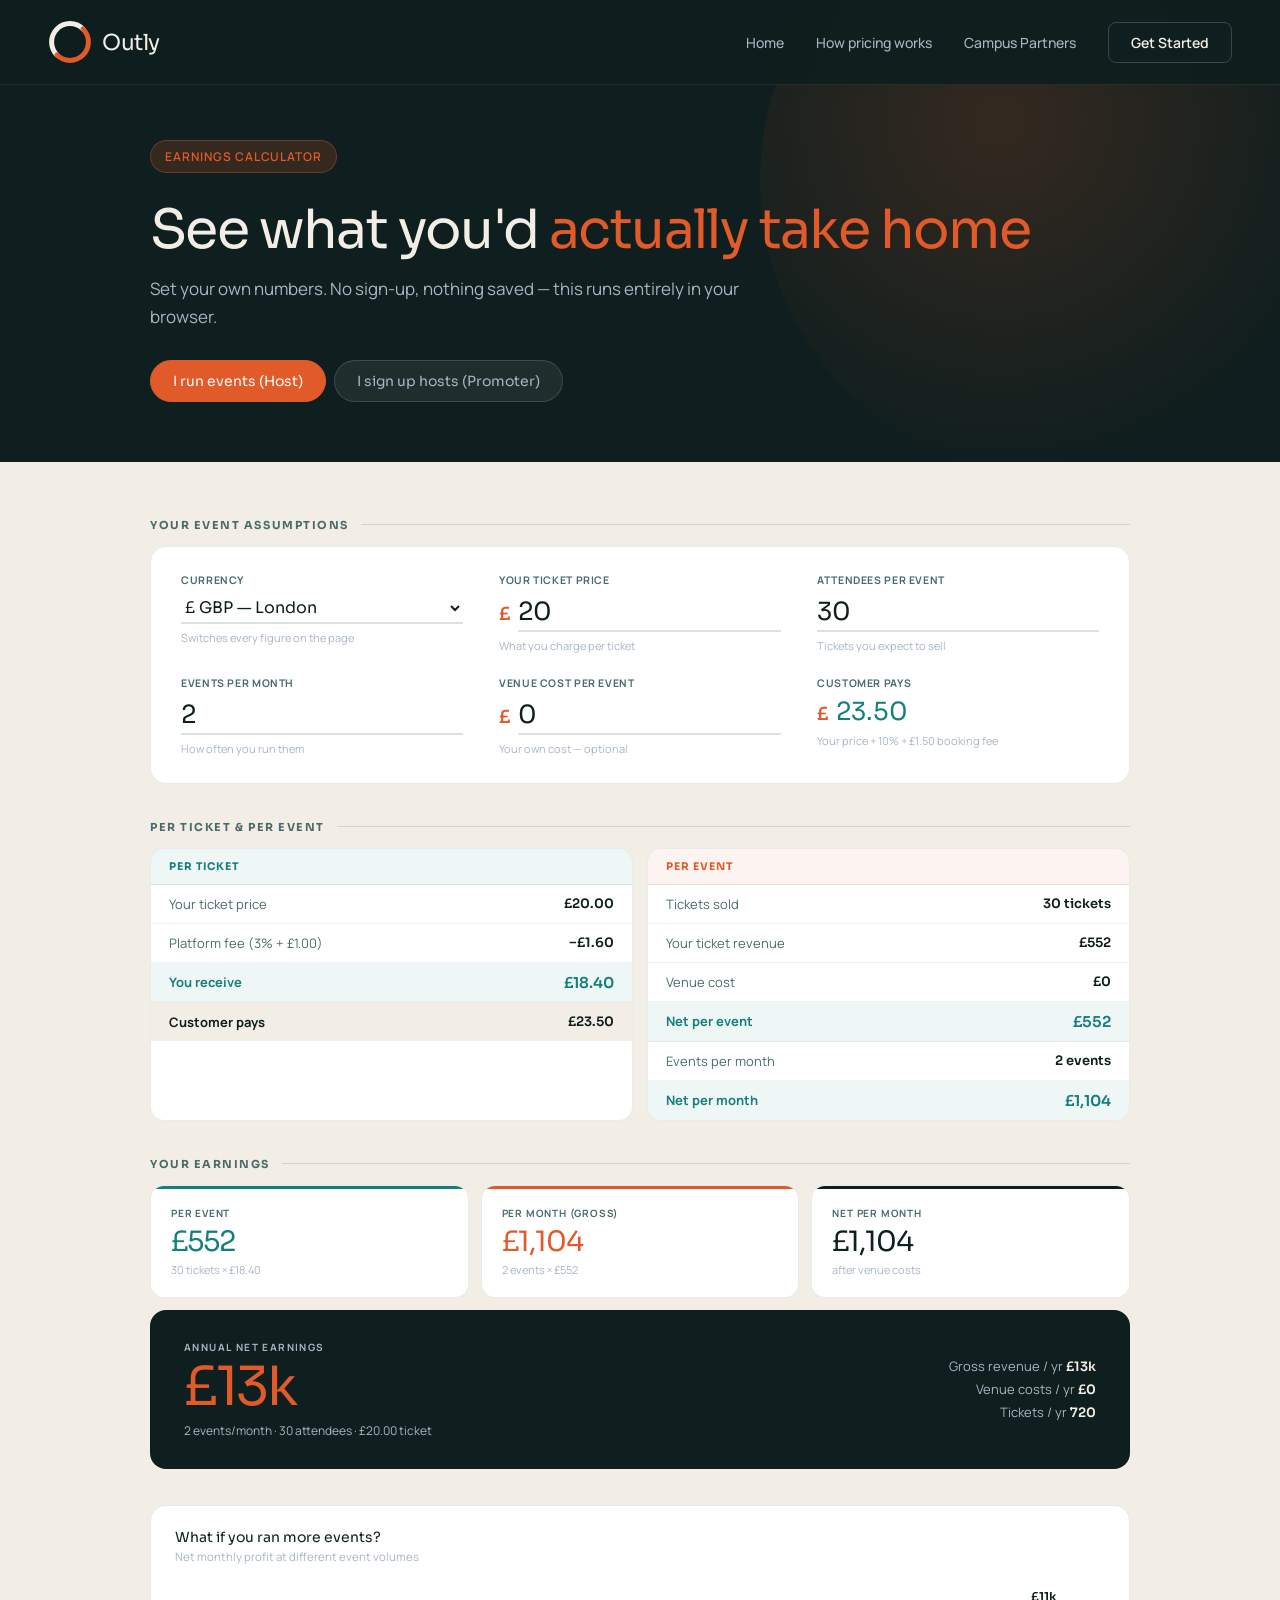
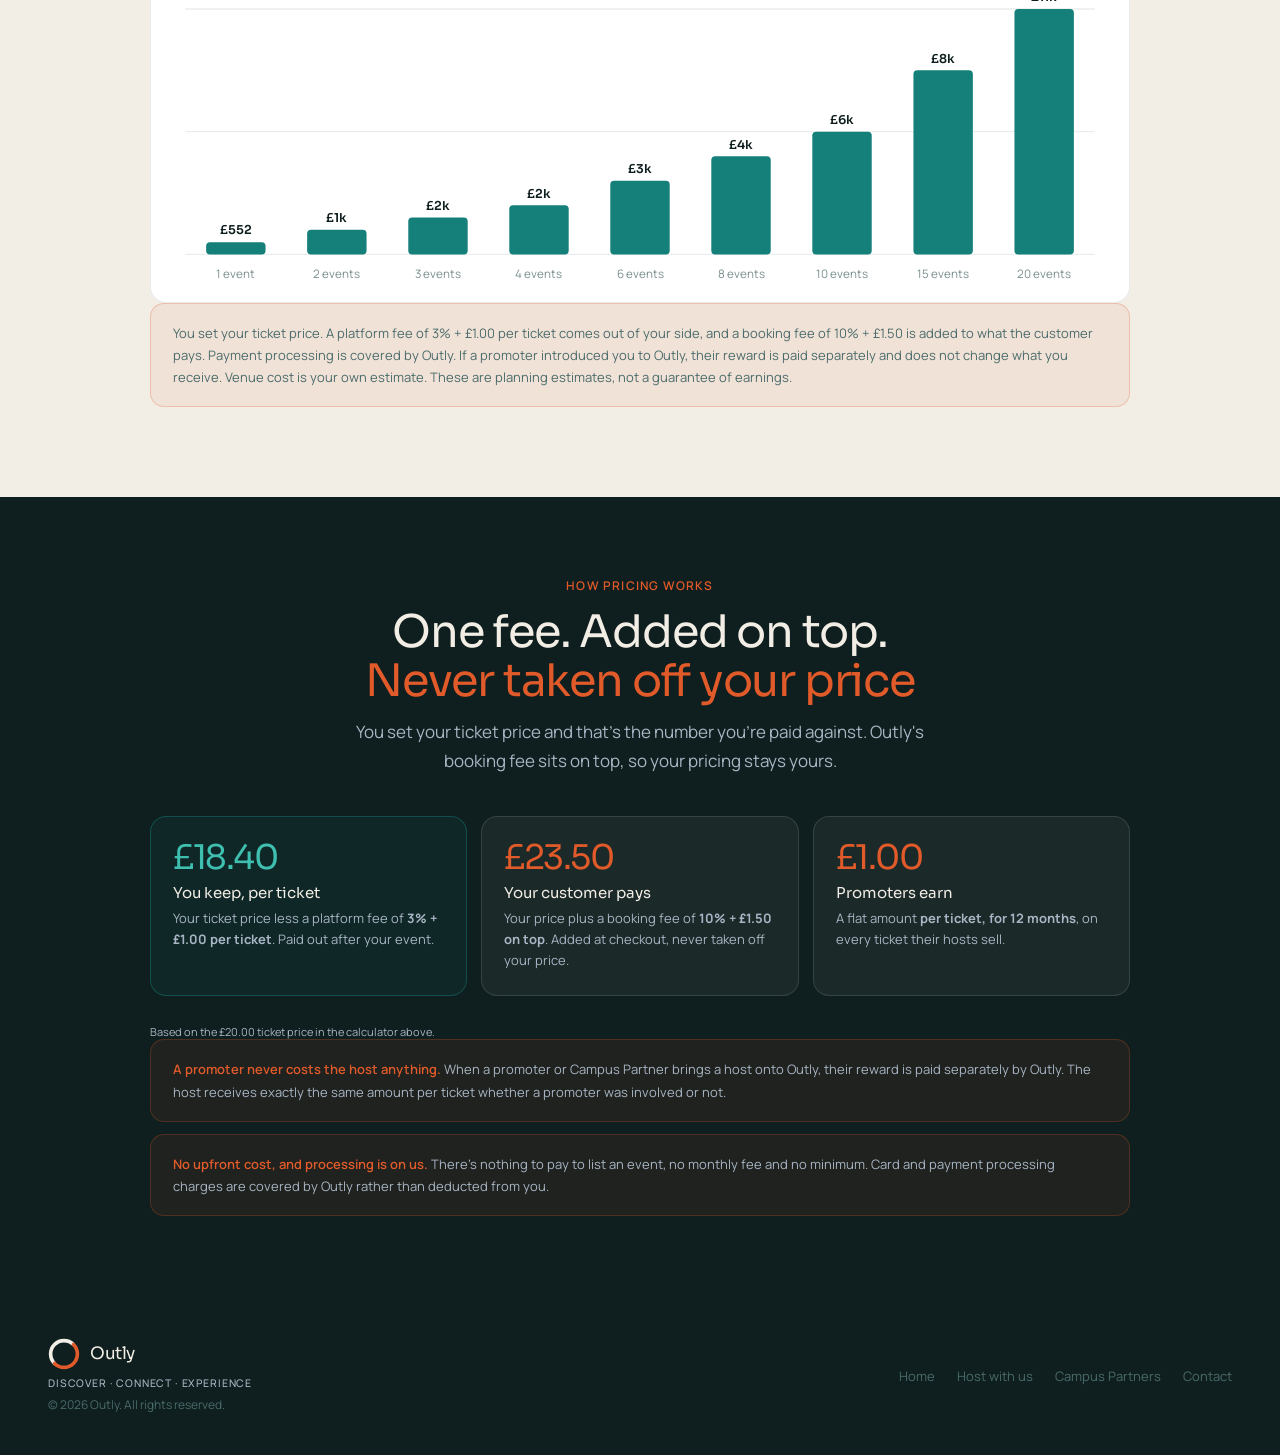
==== commit e2662e1b: "Correct pricing to confirmed model; stop disclosing Outly's take Confirmed against the GBP/USD block" ====
--- a/calculator.html
+++ b/calculator.html
@@ -106,12 +106,8 @@
             </div>
           </div>
 
-          <label class="calc-check" for="h-promoter">
-            <input type="checkbox" id="h-promoter">
-            <span class="check-box" aria-hidden="true"></span>
-            <span>This event was brought to Outly by a promoter (changes Outly's cut, not yours)</span>
-          </label>
-        </div>
+        </div>
+        <p class="notice" id="hWarn" hidden></p>
       </div>
 
       <div class="calc-sec">
@@ -120,11 +116,9 @@
           <div class="calc-flow">
             <div class="calc-flow-head calc-flow-head--teal">Per ticket</div>
             <div class="calc-row"><span class="rl">Your ticket price</span><span class="rv" id="hA1">—</span></div>
-            <div class="calc-row"><span class="rl">Booking fee (added on top)</span><span class="rv" id="hA2">—</span></div>
-            <div class="calc-row calc-row--cust"><span class="rl">Customer pays</span><span class="rv" id="hA3">—</span></div>
-            <div class="calc-row"><span class="rl" id="hA4l">Outly keeps</span><span class="rv" id="hA4">—</span></div>
-            <div class="calc-row calc-row--muted" id="hA5row"><span class="rl">of which, promoter</span><span class="rv" id="hA5">—</span></div>
-            <div class="calc-row calc-row--host"><span class="rl" id="hA6l">You receive</span><span class="rv" id="hA6">—</span></div>
+            <div class="calc-row"><span class="rl" id="hA2l">Platform fee</span><span class="rv" id="hA2">—</span></div>
+            <div class="calc-row calc-row--host"><span class="rl" id="hA3l">You receive</span><span class="rv" id="hA3">—</span></div>
+            <div class="calc-row calc-row--cust"><span class="rl">Customer pays</span><span class="rv" id="hA4">—</span></div>
           </div>
           <div class="calc-flow">
             <div class="calc-flow-head">Per event</div>
@@ -235,9 +229,8 @@
             <div class="calc-flow-head">Per ticket sold</div>
             <div class="calc-row"><span class="rl">Host ticket price</span><span class="rv" id="pA1">—</span></div>
             <div class="calc-row calc-row--cust"><span class="rl">Customer pays</span><span class="rv" id="pA2">—</span></div>
-            <div class="calc-row"><span class="rl" id="pA3l">Host receives</span><span class="rv" id="pA3">—</span></div>
-            <div class="calc-row"><span class="rl">Outly keeps</span><span class="rv" id="pA4">—</span></div>
-            <div class="calc-row calc-row--you"><span class="rl" id="pA5l">You earn</span><span class="rv" id="pA5">—</span></div>
+            <div class="calc-row"><span class="rl">Host receives (unchanged by you)</span><span class="rv" id="pA3">—</span></div>
+            <div class="calc-row calc-row--you"><span class="rl">You earn</span><span class="rv" id="pA4">—</span></div>
           </div>
           <div class="calc-flow">
             <div class="calc-flow-head calc-flow-head--teal">Per host, per month</div>
@@ -257,10 +250,10 @@
             <div class="cl">Per month, all hosts</div><div class="cv" id="pSMonth">—</div><div class="cs" id="pSMonthSub">—</div>
           </div>
           <div class="calc-card calc-card--dark">
-            <div class="cl">Year 1</div><div class="cv" id="pSY1">—</div><div class="cs">months 1–12</div>
+            <div class="cl" id="pSTrailLbl">Full total</div><div class="cv" id="pSTrail">—</div><div class="cs">while your hosts stay active</div>
           </div>
           <div class="calc-card calc-card--teal">
-            <div class="cl">Year 2</div><div class="cv" id="pSY2">—</div><div class="cs">months 13–24</div>
+            <div class="cl" id="pSPerHostLbl">Value of one host</div><div class="cv" id="pSPerHost">—</div><div class="cs">over the full period</div>
           </div>
         </div>
         <div class="calc-banner">
@@ -304,56 +297,34 @@
 
     <div class="split-grid">
       <div class="split-card split-card--host reveal d1">
-        <div class="split-pct" id="pxHost">90%</div>
-        <h3>Goes to the host</h3>
-        <p>Of every ticket you sell at your own price. Paid out after the event.</p>
+        <div class="split-pct" id="pxKeepVal">—</div>
+        <h3>You keep, per ticket</h3>
+        <p>Your ticket price less a platform fee of <strong id="pxKeepFee">—</strong>. Paid out after your event.</p>
       </div>
       <div class="split-card reveal d2">
-        <div class="split-pct" id="pxOutly">10%</div>
-        <h3>Outly's commission</h3>
-        <p>Covers ticketing, discovery, Pulse, check-in and support. Payment processing fees come out of this, not out of you.</p>
+        <div class="split-pct" id="pxPaysVal">—</div>
+        <h3>Your customer pays</h3>
+        <p>Your price plus a booking fee of <strong id="pxPaysFee">—</strong>. Added at checkout, never taken off your price.</p>
       </div>
       <div class="split-card reveal d3">
-        <div class="split-pct" id="pxFee">+£2</div>
-        <h3>Flat booking fee</h3>
-        <p>Added to the customer's total, never deducted from your price. It's the only fee an attendee ever sees.</p>
-      </div>
-    </div>
+        <div class="split-pct" id="pxPromoVal">—</div>
+        <h3>Promoters earn</h3>
+        <p>A flat amount <strong id="pxPromoFee">—</strong>, on every ticket their hosts sell.</p>
+      </div>
+    </div>
+    <p class="calc-hint reveal" id="pxExample"></p>
 
     <div class="notice notice--dark reveal">
-      <strong>Where a promoter's cut comes from.</strong> When a promoter or
-      Campus Partner brings a host onto Outly, their share is paid out of
-      <em>Outly's</em> commission — not the host's. The host receives exactly
-      the same amount either way. You can see this in the Host calculator by
-      ticking the promoter box.
-    </div>
-
-    <!-- ====== DEV: COMPETITOR COMPARISON ==================================
-         Figures below are the published headline rates recorded in
-         Outly_Pricing.xlsx (Competitors sheet). Third-party pricing changes
-         often, and this is a public claim about named companies:
-         RE-VERIFY EVERY ROW against each provider's live pricing page
-         before this goes live, and re-check periodically after.
-         =================================================================== -->
-    <div class="calc-sec">
-      <div class="pricing-head">
-        <h2 class="title reveal">How that compares</h2>
-        <p class="sub reveal d1">What a host keeps on a <span id="cmpPriceLabel">£20</span> ticket, on published headline rates.</p>
-      </div>
-      <div class="cmp-wrap reveal d1">
-        <table class="cmp">
-          <thead>
-            <tr>
-              <th scope="col">Platform</th>
-              <th scope="col">Headline fee</th>
-              <th scope="col">Host keeps</th>
-              <th scope="col">Customer pays</th>
-            </tr>
-          </thead>
-          <tbody id="cmpBody"></tbody>
-        </table>
-      </div>
-      <p class="calc-hint reveal" id="cmpNote"></p>
+      <strong>A promoter never costs the host anything.</strong> When a promoter
+      or Campus Partner brings a host onto Outly, their reward is paid
+      separately by Outly. The host receives exactly the same amount per
+      ticket whether a promoter was involved or not.
+    </div>
+
+    <div class="notice notice--dark reveal">
+      <strong>No upfront cost, and processing is on us.</strong> There's nothing
+      to pay to list an event, no monthly fee and no minimum. Card and payment
+      processing charges are covered by Outly rather than deducted from you.
     </div>
   </div>
 </section>
--- a/css/main.css
+++ b/css/main.css
@@ -974,16 +974,6 @@
 .split-card h3 { font-family: 'Sora', sans-serif; font-size: 15px; font-weight: 400; color: var(--frost); margin-bottom: 6px; }
 .split-card p  { font-size: 13px; line-height: 1.6; color: var(--cool-grey); }
 
-/* Comparison table */
-.cmp-wrap { overflow-x: auto; border-radius: 14px; border: 1px solid rgba(255,255,255,0.12); }
-table.cmp { width: 100%; border-collapse: collapse; min-width: 560px; background: rgba(255,255,255,0.04); }
-table.cmp th, table.cmp td { padding: 13px 18px; text-align: left; font-size: 13px; border-bottom: 1px solid rgba(255,255,255,0.08); }
-table.cmp th { font-family: 'Sora', sans-serif; font-size: 10.5px; font-weight: 700; letter-spacing: 0.08em; text-transform: uppercase; color: var(--cool-grey); background: rgba(0,0,0,0.2); }
-table.cmp td { color: var(--cool-grey); }
-table.cmp tr:last-child td { border-bottom: none; }
-table.cmp tr.cmp-us td { background: rgba(224,90,42,0.12); color: var(--frost); font-weight: 500; }
-table.cmp tr.cmp-us td:first-child { color: var(--orange); font-family: 'Sora', sans-serif; }
-table.cmp td.num { font-family: 'Sora', sans-serif; font-weight: 600; color: var(--frost); white-space: nowrap; }
 
 @media (max-width: 900px) {
   .calc-hero { padding: 120px 22px 50px; }
